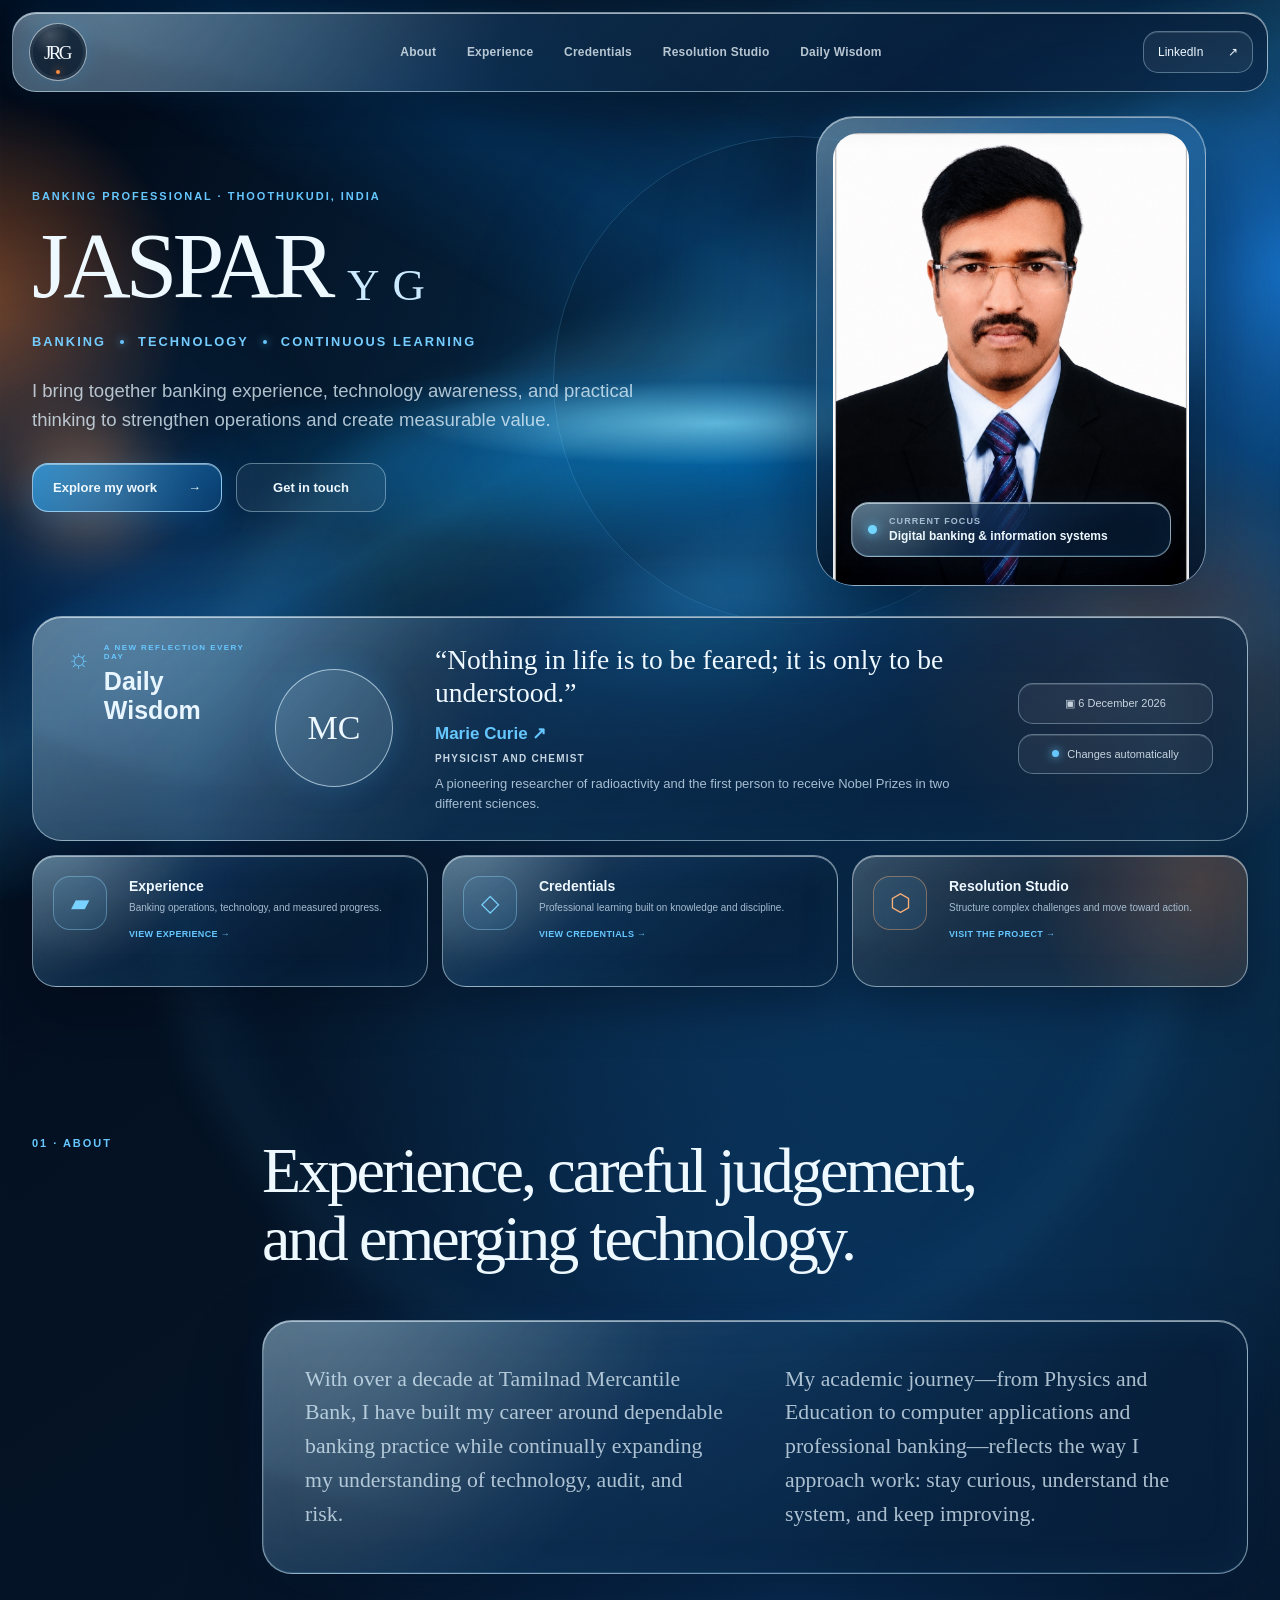
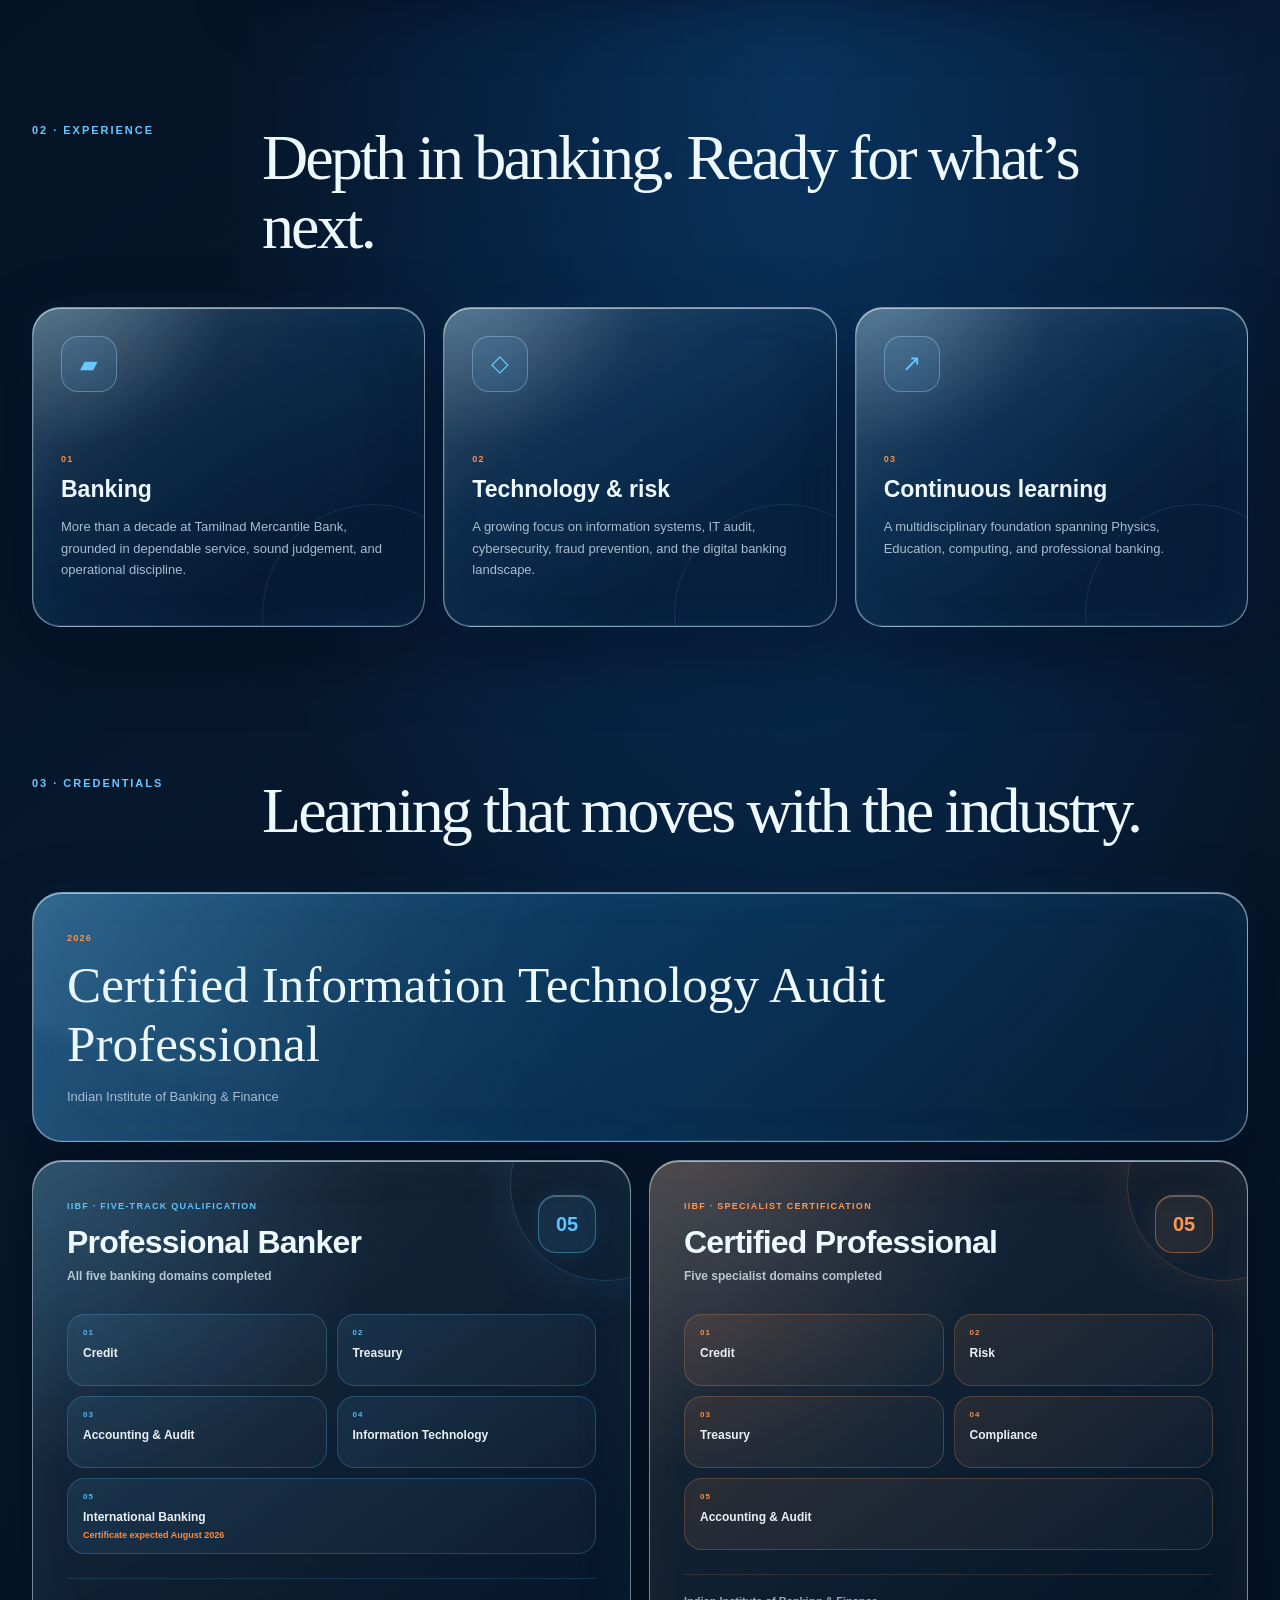
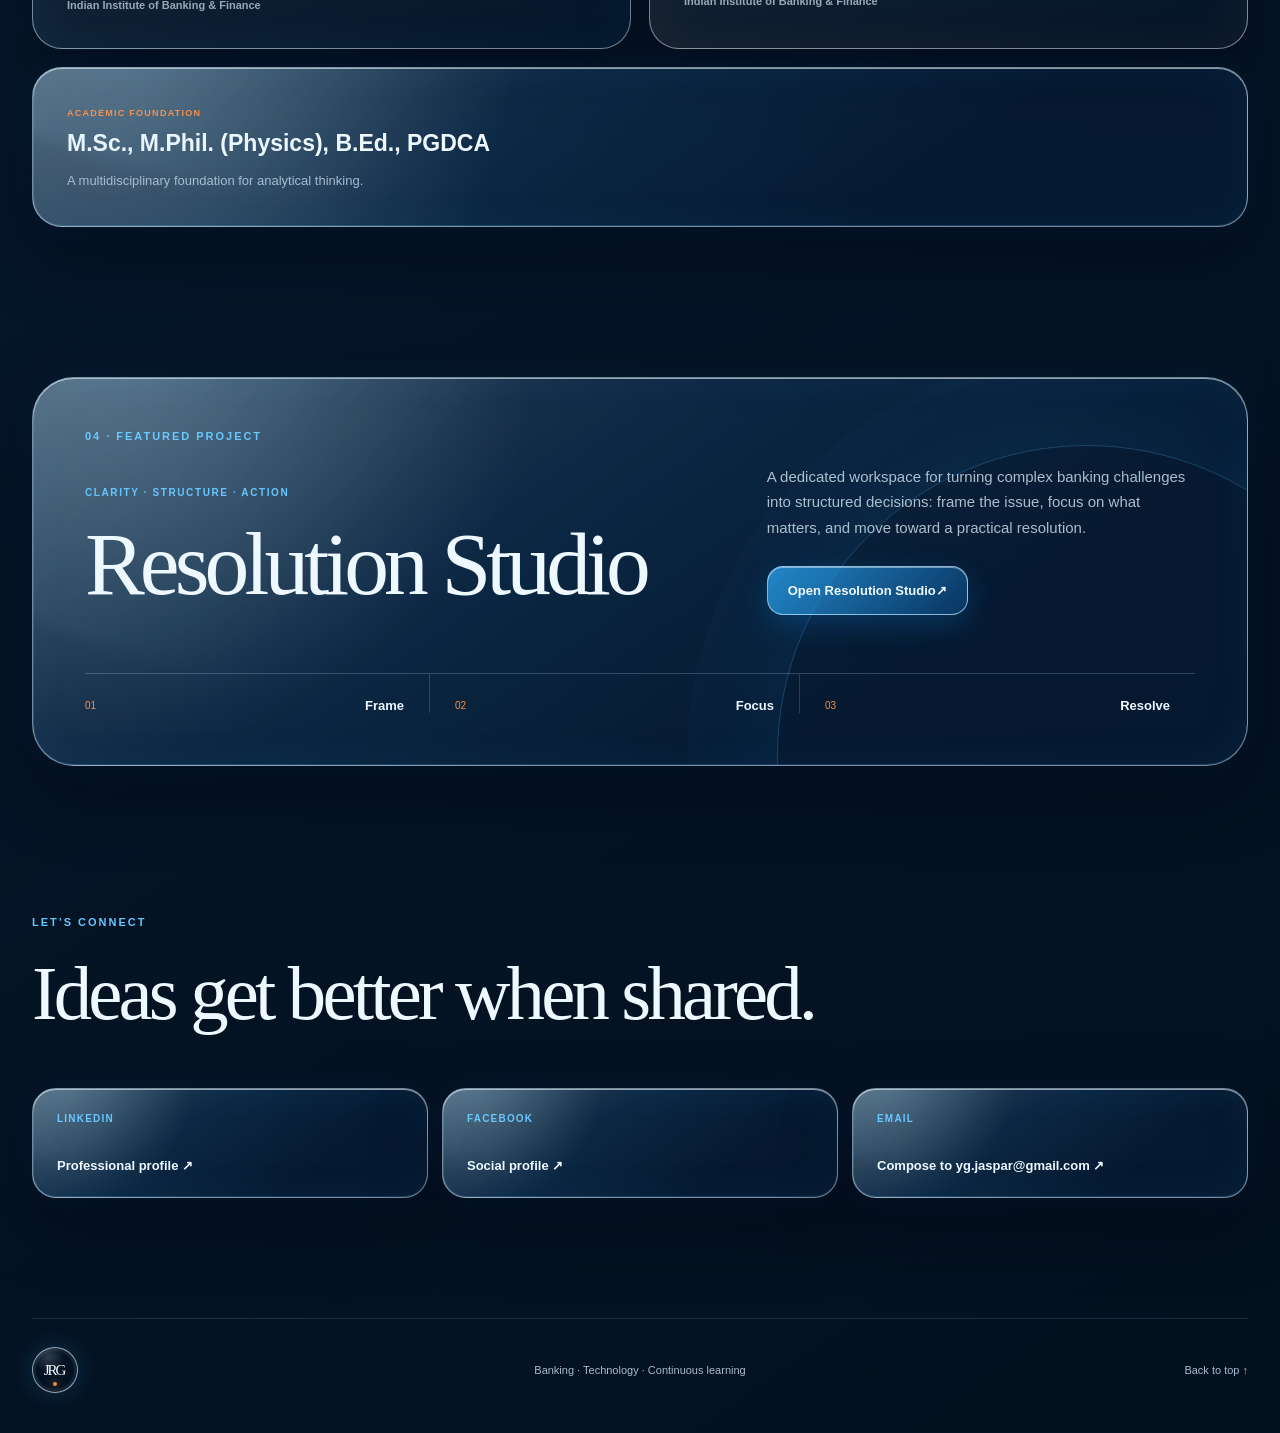
==== index.html @ 0da06c18 "Publish standalone portfolio" ====
<!doctype html>
<html lang="en">
  <head>
    <meta charset="utf-8">
    <meta name="viewport" content="width=device-width, initial-scale=1">
    <title>Jaspar Y G — Banking Professional</title>
    <meta name="description" content="Portfolio of Jaspar Y G, a banking professional focused on technology, information systems, and continuous learning.">
    <meta property="og:title" content="Jaspar Y G — Banking Professional">
    <meta property="og:description" content="Experience. Judgement. Progress.">
    <meta property="og:type" content="website">
    <meta property="og:image" content="https://jaspar-yg-portfolio-public.onrender.com/og.png">
    <meta name="twitter:card" content="summary_large_image">
    <meta name="twitter:image" content="https://jaspar-yg-portfolio-public.onrender.com/og.png">
    <link rel="stylesheet" href="styles.css">
  </head>
  <body>
    <main id="top">
      <div class="ambient ambient-one" aria-hidden="true"></div>
      <div class="ambient ambient-two" aria-hidden="true"></div>
      <div class="ambient ambient-three" aria-hidden="true"></div>

      <header class="site-header glass">
        <a class="brand-seal" href="#top" aria-label="JRG — home">
          <span class="brand-letters">JRG</span>
          <span class="brand-dot"></span>
        </a>
        <nav aria-label="Main navigation">
          <a href="#about">About</a>
          <a href="#experience">Experience</a>
          <a href="#credentials">Credentials</a>
          <a href="#resolution-studio">Resolution Studio</a>
          <a href="#daily-wisdom">Daily Wisdom</a>
        </nav>
        <a class="header-link glass-button" href="https://www.linkedin.com/in/jaspar-y-22649a32/">
          LinkedIn <span>↗</span>
        </a>
      </header>

      <section class="hero section-shell">
        <div class="hero-copy">
          <p class="eyebrow">Banking professional · Thoothukudi, India</p>
          <h1 aria-label="Jaspar Y G">
            <span class="hero-name">JASPAR</span>
            <span class="hero-initials">Y G</span>
          </h1>
          <p class="hero-tagline">
            Banking <i></i> Technology <i></i> Continuous learning
          </p>
          <p class="hero-intro">
            I bring together banking experience, technology awareness, and
            practical thinking to strengthen operations and create measurable value.
          </p>
          <div class="hero-actions">
            <a class="primary-action" href="#experience">Explore my work <span>→</span></a>
            <a class="secondary-action" href="#contact">Get in touch</a>
          </div>
        </div>

        <div class="portrait-card glass">
          <div class="portrait-glow" aria-hidden="true"></div>
          <img src="jaspar-profile.jpg" alt="Jaspar Y G">
          <div class="portrait-status glass">
            <span class="status-light"></span>
            <p><small>Current focus</small>Digital banking &amp; information systems</p>
          </div>
        </div>
      </section>

      <section class="wisdom glass section-shell" id="daily-wisdom">
        <div class="wisdom-title">
          <span class="sun-symbol" aria-hidden="true">☼</span>
          <div>
            <p class="eyebrow">A new reflection every day</p>
            <h2>Daily Wisdom</h2>
          </div>
        </div>
        <div class="wisdom-portrait" id="wisdomPortrait">
          <img id="wisdomImage" src="https://commons.wikimedia.org/wiki/Special:FilePath/Albert_Einstein_Head.jpg?width=640" alt="Albert Einstein">
          <span id="wisdomFallback" hidden>AE</span>
        </div>
        <div class="wisdom-copy">
          <blockquote id="wisdomQuote">“The important thing is not to stop questioning.”</blockquote>
          <a id="wisdomName" href="https://en.wikipedia.org/wiki/Albert_Einstein" target="_blank" rel="noreferrer">Albert Einstein <span>↗</span></a>
          <p class="wisdom-role" id="wisdomRole">Theoretical physicist</p>
          <p id="wisdomHistory">A theoretical physicist whose ideas reshaped our understanding of space, time, gravity, and energy.</p>
        </div>
        <div class="wisdom-meta">
          <span class="date-pill glass-button" id="wisdomDate">▣ Today</span>
          <span class="daily-pill glass-button"><i></i> Changes automatically</span>
        </div>
      </section>

      <section class="quick-links section-shell" aria-label="Portfolio highlights">
        <a class="quick-card glass" href="#experience">
          <span class="quick-icon" aria-hidden="true">▰</span>
          <span><strong>Experience</strong><small>Banking operations, technology, and measured progress.</small><em>View experience →</em></span>
        </a>
        <a class="quick-card glass" href="#credentials">
          <span class="quick-icon" aria-hidden="true">◇</span>
          <span><strong>Credentials</strong><small>Professional learning built on knowledge and discipline.</small><em>View credentials →</em></span>
        </a>
        <a class="quick-card glass warm-card" href="#resolution-studio">
          <span class="quick-icon" aria-hidden="true">⬡</span>
          <span><strong>Resolution Studio</strong><small>Structure complex challenges and move toward action.</small><em>Visit the project →</em></span>
        </a>
      </section>

      <section class="about section-shell" id="about">
        <div class="section-intro">
          <p class="eyebrow">01 · About</p>
          <h2>Experience, careful judgement,<br>and emerging technology.</h2>
        </div>
        <div class="about-copy glass">
          <p>
            With over a decade at Tamilnad Mercantile Bank, I have built my
            career around dependable banking practice while continually
            expanding my understanding of technology, audit, and risk.
          </p>
          <p>
            My academic journey—from Physics and Education to computer
            applications and professional banking—reflects the way I approach
            work: stay curious, understand the system, and keep improving.
          </p>
        </div>
      </section>

      <section class="experience section-shell" id="experience">
        <div class="section-intro">
          <p class="eyebrow">02 · Experience</p>
          <h2>Depth in banking. Ready for what’s next.</h2>
        </div>
        <div class="strength-grid">
          <article class="strength-card glass">
            <div class="card-icon">▰</div><span>01</span><h3>Banking</h3>
            <p>More than a decade at Tamilnad Mercantile Bank, grounded in dependable service, sound judgement, and operational discipline.</p>
          </article>
          <article class="strength-card glass">
            <div class="card-icon">◇</div><span>02</span><h3>Technology &amp; risk</h3>
            <p>A growing focus on information systems, IT audit, cybersecurity, fraud prevention, and the digital banking landscape.</p>
          </article>
          <article class="strength-card glass">
            <div class="card-icon">↗</div><span>03</span><h3>Continuous learning</h3>
            <p>A multidisciplinary foundation spanning Physics, Education, computing, and professional banking.</p>
          </article>
        </div>
      </section>

      <section class="credentials section-shell" id="credentials">
        <div class="section-intro">
          <p class="eyebrow">03 · Credentials</p>
          <h2>Learning that moves with the industry.</h2>
        </div>
        <div class="credential-grid">
          <article class="credential-feature glass">
            <span>2026</span>
            <h3>Certified Information Technology Audit Professional</h3>
            <p>Indian Institute of Banking &amp; Finance</p>
          </article>
          <article class="credential-card credential-focus-card glass">
            <div class="credential-focus-header">
              <div>
                <span class="credential-kicker">IIBF · Five-track qualification</span>
                <h3>Professional Banker</h3>
                <p class="credential-summary">All five banking domains completed</p>
              </div>
              <strong class="credential-count" aria-label="Five domains">05</strong>
            </div>
            <ul class="credential-domains">
              <li><small>01</small><strong>Credit</strong></li>
              <li><small>02</small><strong>Treasury</strong></li>
              <li><small>03</small><strong>Accounting &amp; Audit</strong></li>
              <li><small>04</small><strong>Information Technology</strong></li>
              <li class="domain-pending"><small>05</small><strong>International Banking</strong><em>Certificate expected August 2026</em></li>
            </ul>
            <p class="credential-issuer">Indian Institute of Banking &amp; Finance</p>
          </article>
          <article class="credential-card credential-focus-card certified-focus-card glass">
            <div class="credential-focus-header">
              <div>
                <span class="credential-kicker">IIBF · Specialist certification</span>
                <h3>Certified Professional</h3>
                <p class="credential-summary">Five specialist domains completed</p>
              </div>
              <strong class="credential-count" aria-label="Five domains">05</strong>
            </div>
            <ul class="credential-domains">
              <li><small>01</small><strong>Credit</strong></li>
              <li><small>02</small><strong>Risk</strong></li>
              <li><small>03</small><strong>Treasury</strong></li>
              <li><small>04</small><strong>Compliance</strong></li>
              <li><small>05</small><strong>Accounting &amp; Audit</strong></li>
            </ul>
            <p class="credential-issuer">Indian Institute of Banking &amp; Finance</p>
          </article>
          <article class="academic-card glass">
            <span>Academic foundation</span>
            <h3>M.Sc., M.Phil. (Physics), B.Ed., PGDCA</h3>
            <p>A multidisciplinary foundation for analytical thinking.</p>
          </article>
        </div>
      </section>

      <section class="project section-shell glass" id="resolution-studio">
        <div class="project-orbit" aria-hidden="true"></div>
        <p class="eyebrow">04 · Featured project</p>
        <div class="project-content">
          <div>
            <span class="project-kicker">Clarity · Structure · Action</span>
            <h2>Resolution Studio</h2>
          </div>
          <div class="project-copy">
            <p>
              A dedicated workspace for turning complex banking challenges into
              structured decisions: frame the issue, focus on what matters, and
              move toward a practical resolution.
            </p>
            <a class="primary-action" href="https://jaspar-1.onrender.com/login?next=/" target="_blank" rel="noreferrer">Open Resolution Studio <span>↗</span></a>
          </div>
        </div>
        <div class="resolution-path">
          <div><span>01</span><strong>Frame</strong></div>
          <div><span>02</span><strong>Focus</strong></div>
          <div><span>03</span><strong>Resolve</strong></div>
        </div>
      </section>

      <section class="contact section-shell" id="contact">
        <p class="eyebrow">Let’s connect</p>
        <h2>Ideas get better when shared.</h2>
        <div class="contact-links">
          <a class="glass" href="https://www.linkedin.com/in/jaspar-y-22649a32/"><span>LinkedIn</span><strong>Professional profile ↗</strong></a>
          <a class="glass" href="https://www.facebook.com/yg.jaspar/" target="_blank" rel="noreferrer"><span>Facebook</span><strong>Social profile ↗</strong></a>
          <a class="glass" href="https://mail.google.com/mail/?view=cm&amp;fs=1&amp;to=yg.jaspar%40gmail.com&amp;su=Portfolio%20enquiry"><span>Email</span><strong>Compose to yg.jaspar@gmail.com ↗</strong></a>
        </div>
      </section>

      <footer class="section-shell">
        <a class="brand-seal footer-seal" href="#top" aria-label="JRG — back to top">
          <span class="brand-letters">JRG</span><span class="brand-dot"></span>
        </a>
        <p>Banking · Technology · Continuous learning</p>
        <a href="#top">Back to top ↑</a>
      </footer>
    </main>

    <script>
      (() => {
        const wisdom = [
          {
            name: "Albert Einstein",
            role: "Theoretical physicist",
            quote: "The important thing is not to stop questioning.",
            history: "A theoretical physicist whose ideas reshaped our understanding of space, time, gravity, and energy.",
            image: "https://commons.wikimedia.org/wiki/Special:FilePath/Albert_Einstein_Head.jpg?width=640",
            url: "https://en.wikipedia.org/wiki/Albert_Einstein"
          },
          {
            name: "Marie Curie",
            role: "Physicist and chemist",
            quote: "Nothing in life is to be feared; it is only to be understood.",
            history: "A pioneering researcher of radioactivity and the first person to receive Nobel Prizes in two different sciences.",
            image: "https://commons.wikimedia.org/wiki/Special:FilePath/Marie_Curie.jpg?width=640",
            url: "https://en.wikipedia.org/wiki/Marie_Curie"
          },
          {
            name: "Rabindranath Tagore",
            role: "Poet and philosopher",
            quote: "You can’t cross the sea merely by standing and staring at the water.",
            history: "A Bengali poet, philosopher, composer, and Nobel laureate who transformed modern Indian literature and music.",
            image: "https://commons.wikimedia.org/wiki/Special:FilePath/Rabindranath_Tagore.jpg?width=640",
            url: "https://en.wikipedia.org/wiki/Rabindranath_Tagore"
          },
          {
            name: "Marcus Aurelius",
            role: "Stoic philosopher",
            quote: "You have power over your mind—not outside events.",
            history: "A Roman emperor and Stoic thinker whose private reflections became the enduring work known as Meditations.",
            image: "https://commons.wikimedia.org/wiki/Special:FilePath/Portrait_of_Marcus_Aurelius.jpg?width=640",
            url: "https://en.wikipedia.org/wiki/Marcus_Aurelius"
          },
          {
            name: "Socrates",
            role: "Classical philosopher",
            quote: "The unexamined life is not worth living.",
            history: "An Athenian philosopher whose questioning method became a foundation of Western ethics and critical thought.",
            image: "https://commons.wikimedia.org/wiki/Special:FilePath/Socrates_Louvre.jpg?width=640",
            url: "https://en.wikipedia.org/wiki/Socrates"
          },
          {
            name: "Isaac Newton",
            role: "Mathematician and physicist",
            quote: "If I have seen further, it is by standing on the shoulders of giants.",
            history: "A mathematician and physicist whose work established classical mechanics and transformed the study of light and motion.",
            image: "https://commons.wikimedia.org/wiki/Special:FilePath/GodfreyKneller-IsaacNewton-1689.jpg?width=640",
            url: "https://en.wikipedia.org/wiki/Isaac_Newton"
          },
          {
            name: "Nikola Tesla",
            role: "Inventor and engineer",
            quote: "The present is theirs; the future, for which I really worked, is mine.",
            history: "An inventor and electrical engineer whose alternating-current systems helped shape the modern electrical age.",
            image: "https://commons.wikimedia.org/wiki/Special:FilePath/N.Tesla.JPG?width=640",
            url: "https://en.wikipedia.org/wiki/Nikola_Tesla"
          },
          {
            name: "A. P. J. Abdul Kalam",
            role: "Scientist and statesman",
            quote: "Dream, dream, dream. Dreams transform into thoughts and thoughts result in action.",
            history: "An aerospace scientist, educator, and former President of India remembered for inspiring young people to dream boldly.",
            image: "https://commons.wikimedia.org/wiki/Special:FilePath/A._P._J._Abdul_Kalam.jpg?width=640",
            url: "https://en.wikipedia.org/wiki/A._P._J._Abdul_Kalam"
          }
        ];
        const today = new Date();
        const day = Math.floor(Date.UTC(today.getFullYear(), today.getMonth(), today.getDate()) / 86400000);
        const item = wisdom[day % wisdom.length];
        const image = document.getElementById("wisdomImage");
        const fallback = document.getElementById("wisdomFallback");
        document.getElementById("wisdomQuote").textContent = `“${item.quote}”`;
        document.getElementById("wisdomName").firstChild.textContent = `${item.name} `;
        document.getElementById("wisdomName").href = item.url;
        document.getElementById("wisdomRole").textContent = item.role;
        document.getElementById("wisdomHistory").textContent = item.history;
        document.getElementById("wisdomDate").textContent = `▣ ${today.toLocaleDateString("en-IN", { day: "numeric", month: "long", year: "numeric" })}`;
        image.src = item.image;
        image.alt = item.name;
        image.addEventListener("error", () => {
          image.hidden = true;
          fallback.hidden = false;
          fallback.textContent = item.name.split(" ").map(part => part[0]).join("").slice(0, 2);
        });
      })();
    </script>
  </body>
</html>
---- styles.css ----
:root {
  --night: #061426;
  --night-soft: #0b2441;
  --blue: #66c7ff;
  --blue-bright: #16a9ff;
  --ice: #eef8ff;
  --muted: #a7bdd1;
  --orange: #ff8b3d;
  --glass: rgba(14, 44, 76, 0.48);
  --glass-light: rgba(255, 255, 255, 0.08);
  --line: rgba(215, 241, 255, 0.52);
  --shadow:
    0 26px 70px rgba(0, 5, 18, 0.46),
    0 0 34px rgba(32, 155, 242, 0.08);
}

* {
  box-sizing: border-box;
}

html {
  scroll-behavior: smooth;
  background: var(--night);
}

body {
  position: relative;
  margin: 0;
  min-height: 100vh;
  overflow-x: hidden;
  background:
    radial-gradient(ellipse 72% 46% at 62% 36%, rgba(17, 114, 210, 0.3), transparent 62%),
    radial-gradient(circle at 84% 12%, rgba(28, 165, 255, 0.27), transparent 25%),
    linear-gradient(145deg, #020b19 0%, #06182d 46%, #03101e 100%);
  color: var(--ice);
  font-family: Inter, ui-sans-serif, -apple-system, BlinkMacSystemFont, "Segoe UI", sans-serif;
}

body::before {
  position: fixed;
  z-index: 0;
  inset: 0;
  background:
    radial-gradient(ellipse 46% 9% at 56% 47%, rgba(152, 226, 255, 0.8), transparent 52%),
    radial-gradient(ellipse 70% 18% at 55% 51%, rgba(25, 153, 255, 0.48), transparent 60%),
    linear-gradient(151deg, transparent 39%, rgba(93, 197, 255, 0.24) 47%, transparent 57%),
    linear-gradient(27deg, transparent 55%, rgba(27, 134, 245, 0.17) 65%, transparent 76%);
  content: "";
  filter: saturate(125%);
  opacity: 0.9;
  pointer-events: none;
}

body::after {
  position: fixed;
  z-index: 0;
  inset: 0;
  background:
    radial-gradient(circle at 101% 30%, rgba(31, 148, 255, 0.65), transparent 17%),
    radial-gradient(circle at -2% 34%, rgba(255, 127, 45, 0.46), transparent 15%),
    radial-gradient(circle at 88% 72%, rgba(255, 131, 57, 0.34), transparent 18%),
    radial-gradient(circle at 12% 76%, rgba(20, 132, 255, 0.3), transparent 20%);
  content: "";
  pointer-events: none;
}

main {
  position: relative;
  z-index: 1;
  isolation: isolate;
}

a {
  color: inherit;
  text-decoration: none;
}

button,
a {
  -webkit-tap-highlight-color: transparent;
}

.section-shell {
  position: relative;
  z-index: 2;
  width: min(1380px, calc(100% - 64px));
  margin-inline: auto;
}

.glass {
  position: relative;
  isolation: isolate;
  overflow: hidden;
  border: 1px solid var(--line);
  background:
    radial-gradient(circle at 8% -10%, rgba(194, 235, 255, 0.26), transparent 34%),
    linear-gradient(
      145deg,
      rgba(255, 255, 255, 0.18),
      rgba(88, 183, 242, 0.08) 38%,
      rgba(3, 20, 39, 0.28) 72%
    ),
    rgba(9, 37, 68, 0.56);
  box-shadow:
    inset 0 1px 0 rgba(255, 255, 255, 0.56),
    inset 1px 0 0 rgba(255, 255, 255, 0.12),
    inset 0 -1px 0 rgba(94, 194, 255, 0.18),
    inset 0 0 44px rgba(71, 172, 235, 0.06),
    var(--shadow);
  backdrop-filter: blur(30px) saturate(175%) brightness(1.08);
  -webkit-backdrop-filter: blur(30px) saturate(175%) brightness(1.08);
}

.glass::before {
  position: absolute;
  z-index: 0;
  top: -70%;
  left: -22%;
  width: 76%;
  height: 145%;
  border-radius: 50%;
  background: linear-gradient(
    118deg,
    rgba(255, 255, 255, 0.2),
    rgba(136, 216, 255, 0.08) 42%,
    transparent 68%
  );
  content: "";
  filter: blur(7px);
  pointer-events: none;
  transform: rotate(13deg);
}

.ambient {
  position: fixed;
  z-index: 0;
  border-radius: 50%;
  filter: blur(22px);
  mix-blend-mode: screen;
  pointer-events: none;
}

.ambient-one {
  top: -11vh;
  right: -16vw;
  width: 62vw;
  height: 62vw;
  border: 1px solid rgba(105, 203, 255, 0.17);
  background:
    radial-gradient(circle at 27% 61%, rgba(42, 176, 255, 0.58), transparent 12%),
    radial-gradient(circle, rgba(17, 112, 235, 0.2), transparent 66%);
  box-shadow: inset 0 0 80px rgba(52, 172, 255, 0.12);
}

.ambient-two {
  top: 22vh;
  left: -18vw;
  width: 45vw;
  height: 45vw;
  background:
    radial-gradient(ellipse at 55% 50%, rgba(255, 151, 77, 0.48), transparent 22%),
    radial-gradient(circle, rgba(34, 146, 255, 0.14), transparent 66%);
}

.ambient-three {
  right: 8vw;
  bottom: -36vw;
  width: 78vw;
  height: 78vw;
  border: 2px solid rgba(143, 222, 255, 0.24);
  box-shadow:
    0 -4px 26px rgba(112, 218, 255, 0.34),
    inset 0 22px 80px rgba(14, 132, 255, 0.16);
}

.site-header {
  position: fixed;
  z-index: 30;
  top: 12px;
  left: 50%;
  display: grid;
  width: min(1420px, calc(100% - 24px));
  grid-template-columns: 110px 1fr 110px;
  align-items: center;
  border-radius: 24px;
  padding: 10px 14px 10px 16px;
  transform: translateX(-50%);
  box-shadow:
    inset 0 1px 0 rgba(255, 255, 255, 0.62),
    0 10px 40px rgba(0, 7, 20, 0.42),
    0 0 28px rgba(52, 173, 255, 0.1);
}

.brand-seal {
  position: relative;
  display: grid;
  width: 58px;
  height: 58px;
  place-items: center;
  border: 1px solid rgba(230, 246, 255, 0.65);
  border-radius: 50%;
  background:
    radial-gradient(circle at 35% 20%, rgba(255, 255, 255, 0.18), transparent 35%),
    rgba(3, 19, 37, 0.72);
  box-shadow:
    inset 0 0 0 3px rgba(172, 223, 255, 0.08),
    0 0 24px rgba(56, 173, 255, 0.2);
  color: #f5fbff;
}

.brand-letters {
  position: relative;
  left: -1px;
  font-family: Georgia, "Times New Roman", serif;
  font-size: 19px;
  letter-spacing: -0.14em;
  line-height: 1;
}

.brand-dot {
  position: absolute;
  bottom: 6px;
  width: 4px;
  height: 4px;
  border-radius: 50%;
  background: var(--orange);
  box-shadow: 0 0 8px var(--orange);
}

.site-header nav {
  display: flex;
  justify-content: center;
  gap: clamp(18px, 2.4vw, 40px);
}

.site-header nav a {
  color: rgba(238, 248, 255, 0.76);
  font-size: 12px;
  font-weight: 650;
  letter-spacing: 0.02em;
  transition: color 180ms ease;
}

.site-header nav a:hover,
.site-header nav a:focus-visible {
  color: #fff;
}

.glass-button {
  border: 1px solid rgba(203, 237, 255, 0.35);
  background: rgba(255, 255, 255, 0.055);
  box-shadow: inset 0 1px 0 rgba(255, 255, 255, 0.13);
}

.header-link {
  display: flex;
  align-items: center;
  justify-content: space-between;
  border-radius: 15px;
  padding: 13px 14px;
  font-size: 12px;
}

.hero {
  position: relative;
  display: grid;
  min-height: 610px;
  grid-template-columns: minmax(0, 1.25fr) minmax(360px, 0.75fr);
  align-items: center;
  gap: clamp(42px, 5vw, 86px);
  padding-top: 116px;
  padding-bottom: 30px;
}

.hero::before {
  position: absolute;
  z-index: -1;
  top: 22%;
  right: 17%;
  width: 38vw;
  height: 38vw;
  border: 1px solid rgba(104, 201, 255, 0.2);
  border-radius: 50%;
  box-shadow: 0 0 120px rgba(35, 155, 255, 0.12);
  content: "";
}

.hero::after {
  position: absolute;
  z-index: -1;
  right: 18%;
  bottom: -22%;
  width: 48vw;
  height: 24vw;
  border-radius: 50%;
  background: radial-gradient(
    ellipse,
    rgba(53, 176, 255, 0.42),
    rgba(18, 105, 188, 0.12) 42%,
    transparent 72%
  );
  content: "";
  filter: blur(22px);
  transform: rotate(-10deg);
}

.eyebrow {
  margin: 0 0 22px;
  color: var(--blue);
  font-size: 11px;
  font-weight: 800;
  letter-spacing: 0.18em;
  text-transform: uppercase;
}

.hero h1 {
  display: flex;
  align-items: baseline;
  gap: 0.18em;
  margin: 0;
  font-family: Georgia, "Times New Roman", serif;
  font-size: clamp(62px, 7.3vw, 112px);
  font-weight: 400;
  letter-spacing: -0.055em;
  line-height: 0.9;
  white-space: nowrap;
}

.hero-name {
  font-style: normal;
}

.hero-initials {
  position: relative;
  top: 0.06em;
  color: #cceaff;
  font-size: 0.48em;
  font-style: normal;
  letter-spacing: 0.04em;
  line-height: 1;
}

.hero-tagline {
  display: flex;
  align-items: center;
  gap: 14px;
  margin: 26px 0 0;
  color: #74ccff;
  font-size: clamp(10px, 1vw, 13px);
  font-weight: 750;
  letter-spacing: 0.16em;
  text-transform: uppercase;
}

.hero-tagline i {
  width: 4px;
  height: 4px;
  border-radius: 50%;
  background: var(--blue);
  box-shadow: 0 0 9px var(--blue);
}

.hero-intro {
  max-width: 650px;
  margin: 28px 0 0;
  color: rgba(226, 242, 252, 0.77);
  font-size: clamp(16px, 1.45vw, 21px);
  line-height: 1.55;
}

.hero-actions {
  display: flex;
  gap: 14px;
  margin-top: 28px;
}

.primary-action,
.secondary-action {
  display: inline-flex;
  align-items: center;
  justify-content: space-between;
  min-width: 190px;
  border-radius: 16px;
  padding: 16px 20px;
  font-size: 13px;
  font-weight: 750;
  transition: transform 180ms ease, box-shadow 180ms ease;
}

.primary-action {
  border: 1px solid rgba(183, 228, 255, 0.72);
  background:
    linear-gradient(135deg, rgba(45, 174, 255, 0.72), rgba(13, 81, 145, 0.5));
  box-shadow:
    inset 0 1px 0 rgba(255, 255, 255, 0.42),
    0 10px 28px rgba(12, 133, 224, 0.24);
}

.secondary-action {
  min-width: 150px;
  justify-content: center;
  border: 1px solid rgba(210, 239, 255, 0.4);
  background: rgba(255, 255, 255, 0.055);
}

.primary-action:hover,
.secondary-action:hover {
  transform: translateY(-2px);
}

.portrait-card {
  position: relative;
  overflow: hidden;
  align-self: center;
  aspect-ratio: 0.83;
  max-height: 470px;
  border-radius: 38px;
  padding: 16px 16px 0;
  box-shadow:
    inset 0 1px 0 rgba(255, 255, 255, 0.65),
    inset 0 0 60px rgba(80, 187, 255, 0.1),
    0 28px 80px rgba(0, 5, 18, 0.5),
    0 0 34px rgba(45, 164, 255, 0.12);
}

.portrait-card::after {
  position: absolute;
  inset: auto 0 0;
  height: 45%;
  background: linear-gradient(transparent, rgba(2, 14, 29, 0.65));
  content: "";
}

.portrait-glow {
  position: absolute;
  top: -20%;
  right: -35%;
  width: 110%;
  height: 70%;
  border-radius: 50%;
  background: rgba(69, 175, 255, 0.26);
  filter: blur(44px);
}

.portrait-card > img {
  position: relative;
  z-index: 1;
  width: 100%;
  height: 100%;
  border-radius: 26px 26px 0 0;
  object-fit: cover;
  object-position: center 24%;
}

.portrait-status {
  position: absolute;
  z-index: 3;
  right: 34px;
  bottom: 28px;
  left: 34px;
  display: flex;
  align-items: center;
  gap: 12px;
  border-radius: 18px;
  padding: 13px 16px;
}

.status-light {
  width: 9px;
  height: 9px;
  flex: 0 0 auto;
  border-radius: 50%;
  background: #71d6ff;
  box-shadow: 0 0 12px #54caff;
}

.portrait-status p {
  margin: 0;
  font-size: 12px;
  font-weight: 700;
}

.portrait-status small {
  display: block;
  margin-bottom: 3px;
  color: var(--muted);
  font-size: 9px;
  letter-spacing: 0.12em;
  text-transform: uppercase;
}

.wisdom {
  display: grid;
  grid-template-columns: 180px 132px 1fr 195px;
  align-items: center;
  gap: 28px;
  border-radius: 30px;
  padding: 26px 34px;
  box-shadow:
    inset 0 1px 0 rgba(255, 255, 255, 0.62),
    inset 0 0 68px rgba(79, 183, 246, 0.08),
    0 25px 68px rgba(0, 5, 18, 0.44),
    0 0 38px rgba(38, 165, 255, 0.1);
}

.wisdom-title {
  align-self: start;
  display: flex;
  gap: 13px;
}

.sun-symbol {
  color: var(--blue);
  font-size: 26px;
}

.wisdom-title .eyebrow {
  margin-bottom: 6px;
  font-size: 8px;
}

.wisdom-title h2 {
  margin: 0;
  font-size: 25px;
}

.wisdom-portrait {
  display: grid;
  overflow: hidden;
  width: 118px;
  height: 118px;
  place-items: center;
  border: 1px solid rgba(220, 243, 255, 0.65);
  border-radius: 50%;
  background: rgba(163, 215, 246, 0.16);
  box-shadow: 0 0 30px rgba(45, 170, 255, 0.18);
}

.wisdom-portrait img {
  width: 100%;
  height: 100%;
  filter: grayscale(1) contrast(1.06);
  object-fit: cover;
}

.wisdom-portrait > span {
  font-family: Georgia, serif;
  font-size: 34px;
}

.wisdom-copy blockquote {
  max-width: 700px;
  margin: 0 0 14px;
  font-family: Georgia, "Times New Roman", serif;
  font-size: clamp(23px, 2.15vw, 34px);
  line-height: 1.2;
}

.wisdom-copy > a {
  color: var(--blue);
  font-size: 17px;
  font-weight: 750;
}

.wisdom-copy > p {
  max-width: 650px;
  margin: 7px 0 0;
  color: var(--muted);
  font-size: 13px;
  line-height: 1.55;
}

.wisdom-copy .wisdom-role {
  color: rgba(233, 247, 255, 0.84);
  font-size: 10px;
  font-weight: 800;
  letter-spacing: 0.12em;
  text-transform: uppercase;
}

.wisdom-meta {
  display: flex;
  flex-direction: column;
  align-items: stretch;
  gap: 10px;
}

.wisdom-meta > span {
  border-radius: 15px;
  padding: 13px 15px;
  color: rgba(234, 247, 255, 0.82);
  font-size: 11px;
  text-align: center;
}

.daily-pill {
  display: flex;
  align-items: center;
  justify-content: center;
  gap: 8px;
}

.daily-pill i {
  width: 7px;
  height: 7px;
  border-radius: 50%;
  background: var(--blue);
  box-shadow: 0 0 10px var(--blue);
}

.quick-links {
  display: grid;
  grid-template-columns: repeat(3, 1fr);
  gap: 14px;
  margin-top: 14px;
}

.quick-card {
  display: grid;
  min-height: 132px;
  grid-template-columns: 58px 1fr;
  gap: 18px;
  align-items: start;
  border-radius: 24px;
  padding: 20px;
  transition: border-color 180ms ease, transform 180ms ease;
  box-shadow:
    inset 0 1px 0 rgba(255, 255, 255, 0.5),
    inset 0 0 42px rgba(68, 178, 247, 0.07),
    0 18px 48px rgba(0, 5, 18, 0.38);
}

.quick-card:hover,
.quick-card:focus-visible {
  border-color: rgba(148, 220, 255, 0.72);
  transform: translateY(-2px);
}

.quick-card > span:last-child {
  display: flex;
  min-width: 0;
  flex-direction: column;
}

.quick-icon {
  display: grid;
  width: 54px;
  height: 54px;
  place-items: center;
  border: 1px solid rgba(150, 218, 255, 0.38);
  border-radius: 17px;
  background: rgba(77, 176, 241, 0.09);
  color: #78d1ff;
  font-size: 24px;
}

.quick-card strong {
  margin-top: 2px;
  font-size: 14px;
}

.quick-card small {
  max-width: 330px;
  margin-top: 7px;
  color: var(--muted);
  font-size: 10px;
  line-height: 1.45;
}

.quick-card em {
  margin-top: 14px;
  color: var(--blue);
  font-size: 9px;
  font-style: normal;
  font-weight: 700;
  letter-spacing: 0.04em;
  text-transform: uppercase;
}

.warm-card {
  background:
    radial-gradient(circle at 88% 20%, rgba(255, 142, 67, 0.22), transparent 46%),
    linear-gradient(145deg, rgba(255, 255, 255, 0.13), rgba(255, 255, 255, 0.025) 45%),
    rgba(19, 36, 55, 0.66);
}

.warm-card .quick-icon {
  border-color: rgba(255, 172, 112, 0.4);
  color: #ffad71;
}

.about,
.experience,
.credentials,
.contact {
  padding-top: 150px;
}

.section-intro {
  display: grid;
  grid-template-columns: 230px 1fr;
  align-items: start;
  margin-bottom: 46px;
}

.section-intro h2 {
  max-width: 900px;
  margin: 0;
  font-family: Georgia, "Times New Roman", serif;
  font-size: clamp(38px, 5vw, 72px);
  font-weight: 400;
  letter-spacing: -0.045em;
  line-height: 1.07;
}

.about-copy {
  display: grid;
  grid-template-columns: 1fr 1fr;
  gap: 60px;
  margin-left: 230px;
  border-radius: 30px;
  padding: 42px;
}

.about-copy p {
  margin: 0;
  color: rgba(224, 241, 251, 0.76);
  font-family: Georgia, "Times New Roman", serif;
  font-size: clamp(18px, 1.7vw, 24px);
  line-height: 1.55;
}

.strength-grid {
  display: grid;
  grid-template-columns: repeat(3, 1fr);
  gap: 18px;
}

.strength-card {
  position: relative;
  overflow: hidden;
  min-height: 320px;
  border-radius: 28px;
  padding: 28px;
}

.strength-card::after {
  position: absolute;
  right: -60px;
  bottom: -100px;
  width: 220px;
  height: 220px;
  border: 1px solid rgba(107, 202, 255, 0.13);
  border-radius: 50%;
  content: "";
}

.card-icon {
  display: grid;
  width: 56px;
  height: 56px;
  margin-bottom: 56px;
  place-items: center;
  border: 1px solid rgba(180, 226, 255, 0.35);
  border-radius: 17px;
  color: var(--blue);
  font-size: 23px;
  background: rgba(84, 177, 235, 0.09);
}

.strength-card > span,
.credential-grid article > span {
  color: var(--orange);
  font-size: 9px;
  font-weight: 850;
  letter-spacing: 0.14em;
  text-transform: uppercase;
}

.strength-card h3,
.credential-grid h3 {
  margin: 10px 0 13px;
  font-size: 23px;
}

.strength-card p,
.credential-grid p {
  margin: 0;
  color: var(--muted);
  font-size: 13px;
  line-height: 1.65;
}

.credential-grid {
  display: grid;
  grid-template-columns: 1fr 1fr;
  gap: 18px;
}

.credential-grid article {
  border-radius: 30px;
  padding: 34px;
}

.credential-feature {
  grid-column: 1 / -1;
  background:
    linear-gradient(110deg, rgba(255, 255, 255, 0.1), transparent 45%),
    linear-gradient(135deg, rgba(21, 132, 211, 0.42), rgba(9, 31, 56, 0.66));
}

.credential-feature h3 {
  max-width: 850px;
  font-family: Georgia, "Times New Roman", serif;
  font-size: clamp(30px, 4vw, 58px);
  font-weight: 400;
}

.credential-card ul {
  display: flex;
  flex-wrap: wrap;
  gap: 8px;
  margin: 25px 0;
  padding: 0;
  list-style: none;
}

.credential-card li {
  border: 1px solid rgba(190, 230, 255, 0.26);
  border-radius: 999px;
  padding: 9px 12px;
  background: rgba(255, 255, 255, 0.045);
  color: rgba(237, 248, 255, 0.86);
  font-size: 11px;
}

.credential-card li small {
  display: block;
  margin-top: 4px;
  color: var(--orange);
  font-size: 8px;
}

.credential-focus-card {
  --credential-accent: 91, 195, 255;
  position: relative;
  overflow: hidden;
  background:
    radial-gradient(circle at 8% 0%, rgba(var(--credential-accent), 0.18), transparent 42%),
    linear-gradient(145deg, rgba(255, 255, 255, 0.09), rgba(5, 24, 47, 0.44));
  box-shadow:
    inset 0 1px 0 rgba(255, 255, 255, 0.58),
    inset 0 0 54px rgba(var(--credential-accent), 0.07),
    0 24px 64px rgba(0, 5, 18, 0.4);
}

.certified-focus-card {
  --credential-accent: 255, 151, 82;
}

.credential-focus-card::after {
  position: absolute;
  top: -72px;
  right: -72px;
  width: 190px;
  height: 190px;
  border: 1px solid rgba(var(--credential-accent), 0.2);
  border-radius: 50%;
  box-shadow: 0 0 60px rgba(var(--credential-accent), 0.11);
  content: "";
  pointer-events: none;
}

.credential-focus-header {
  position: relative;
  z-index: 1;
  display: flex;
  align-items: flex-start;
  justify-content: space-between;
  gap: 22px;
}

.credential-focus-card .credential-kicker {
  color: rgba(var(--credential-accent), 1);
  font-size: 9px;
  font-weight: 850;
  letter-spacing: 0.14em;
  text-transform: uppercase;
}

.credential-focus-card h3 {
  margin: 11px 0 6px;
  font-size: clamp(28px, 2.5vw, 38px);
  letter-spacing: -0.025em;
}

.credential-focus-card .credential-summary {
  color: rgba(233, 247, 255, 0.74);
  font-size: 12px;
  font-weight: 650;
}

.credential-count {
  display: grid;
  width: 58px;
  height: 58px;
  flex: 0 0 58px;
  place-items: center;
  border: 1px solid rgba(var(--credential-accent), 0.42);
  border-radius: 18px;
  color: rgba(var(--credential-accent), 1);
  font-size: 20px;
  background: rgba(var(--credential-accent), 0.09);
  box-shadow: inset 0 1px 0 rgba(255, 255, 255, 0.28), 0 0 24px rgba(var(--credential-accent), 0.09);
}

.credential-card .credential-domains {
  position: relative;
  z-index: 1;
  display: grid;
  grid-template-columns: repeat(2, minmax(0, 1fr));
  gap: 10px;
  margin: 27px 0 24px;
}

.credential-card .credential-domains li {
  min-height: 72px;
  border-color: rgba(var(--credential-accent), 0.24);
  border-radius: 18px;
  padding: 13px 15px;
  background: linear-gradient(145deg, rgba(var(--credential-accent), 0.1), rgba(255, 255, 255, 0.025));
}

.credential-card .credential-domains li:last-child {
  grid-column: 1 / -1;
}

.credential-card .credential-domains li small {
  margin: 0 0 8px;
  color: rgba(var(--credential-accent), 0.92);
  font-weight: 850;
  letter-spacing: 0.13em;
}

.credential-domains strong {
  display: block;
  color: rgba(246, 251, 255, 0.95);
  font-size: 12px;
  line-height: 1.35;
}

.credential-domains em {
  display: block;
  margin-top: 5px;
  color: var(--orange);
  font-size: 9px;
  font-style: normal;
  font-weight: 750;
}

.credential-focus-card .credential-issuer {
  position: relative;
  z-index: 1;
  padding-top: 17px;
  border-top: 1px solid rgba(var(--credential-accent), 0.16);
  color: rgba(233, 247, 255, 0.64);
  font-size: 11px;
  font-weight: 650;
}

.academic-card {
  grid-column: 1 / -1;
}

.project {
  position: relative;
  overflow: hidden;
  margin-top: 150px;
  border-radius: 42px;
  padding: 52px;
}

.project-orbit {
  position: absolute;
  right: -150px;
  bottom: -300px;
  width: 620px;
  height: 620px;
  border: 1px solid rgba(87, 189, 255, 0.26);
  border-radius: 50%;
  box-shadow:
    0 0 0 90px rgba(37, 149, 225, 0.025),
    0 0 100px rgba(49, 167, 246, 0.09);
}

.project-content {
  position: relative;
  z-index: 1;
  display: grid;
  grid-template-columns: 1fr 0.7fr;
  align-items: end;
  gap: 70px;
}

.project-kicker {
  color: var(--blue);
  font-size: 10px;
  font-weight: 800;
  letter-spacing: 0.16em;
  text-transform: uppercase;
}

.project h2 {
  margin: 12px 0 0;
  font-family: Georgia, "Times New Roman", serif;
  font-size: clamp(52px, 7vw, 104px);
  font-weight: 400;
  letter-spacing: -0.055em;
}

.project-copy > p {
  margin: 0 0 26px;
  color: rgba(223, 240, 250, 0.76);
  font-size: 15px;
  line-height: 1.7;
}

.resolution-path {
  position: relative;
  z-index: 1;
  display: grid;
  grid-template-columns: repeat(3, 1fr);
  margin-top: 58px;
  border-top: 1px solid rgba(199, 235, 255, 0.22);
}

.resolution-path div {
  display: flex;
  align-items: center;
  justify-content: space-between;
  padding: 24px 25px 0 0;
}

.resolution-path div:not(:last-child) {
  border-right: 1px solid rgba(199, 235, 255, 0.17);
  margin-right: 25px;
}

.resolution-path span {
  color: var(--orange);
  font-size: 10px;
}

.resolution-path strong {
  font-size: 13px;
}

.contact {
  padding-bottom: 120px;
}

.contact > h2 {
  max-width: 900px;
  margin: 0 0 50px;
  font-family: Georgia, "Times New Roman", serif;
  font-size: clamp(46px, 6vw, 86px);
  font-weight: 400;
  letter-spacing: -0.05em;
}

.contact-links {
  display: grid;
  grid-template-columns: repeat(3, 1fr);
  gap: 14px;
}

.contact-links a {
  display: flex;
  flex-direction: column;
  gap: 34px;
  border-radius: 24px;
  padding: 24px;
}

.contact-links span {
  color: var(--blue);
  font-size: 10px;
  font-weight: 800;
  letter-spacing: 0.12em;
  text-transform: uppercase;
}

.contact-links strong {
  font-size: 13px;
}

footer {
  display: grid;
  grid-template-columns: 1fr auto 1fr;
  align-items: center;
  border-top: 1px solid rgba(199, 235, 255, 0.14);
  padding-block: 28px 40px;
  color: var(--muted);
  font-size: 11px;
}

.footer-seal {
  width: 46px;
  height: 46px;
}

.footer-seal .brand-letters {
  font-size: 15px;
}

footer a:last-child {
  justify-self: end;
}

@media (max-width: 1100px) {
  .site-header {
    grid-template-columns: 74px 1fr 96px;
  }

  .site-header nav {
    gap: 18px;
  }

  .site-header nav a:nth-child(3),
  .site-header nav a:nth-child(4) {
    display: none;
  }

  .hero {
    grid-template-columns: 1fr 0.72fr;
    gap: 40px;
  }

  .wisdom {
    grid-template-columns: 160px 120px 1fr;
  }

  .wisdom-portrait {
    width: 110px;
    height: 110px;
  }

  .wisdom-meta {
    grid-column: 2 / -1;
    flex-direction: row;
  }

  .quick-card {
    grid-template-columns: 48px 1fr;
    padding: 17px;
  }

  .quick-icon {
    width: 46px;
    height: 46px;
  }

  .section-intro {
    grid-template-columns: 170px 1fr;
  }

  .about-copy {
    margin-left: 170px;
  }
}

@media (max-width: 760px) {
  .section-shell {
    width: min(100% - 32px, 640px);
  }

  .site-header {
    top: 10px;
    width: calc(100% - 20px);
    grid-template-columns: 58px 1fr 40px;
    border-radius: 20px;
    padding: 8px 10px;
  }

  .brand-seal {
    width: 48px;
    height: 48px;
  }

  .brand-letters {
    font-size: 16px;
  }

  .site-header nav {
    justify-content: flex-end;
  }

  .site-header nav a {
    display: none;
  }

  .site-header nav a:last-child {
    display: block;
  }

  .header-link {
    width: 36px;
    overflow: hidden;
    padding: 10px;
    color: transparent;
  }

  .header-link span {
    color: var(--ice);
  }

  .hero {
    min-height: auto;
    grid-template-columns: 1fr;
    gap: 46px;
    padding-top: 112px;
    padding-bottom: 70px;
  }

  .hero h1 {
    font-size: clamp(52px, 16.8vw, 88px);
    gap: 0.14em;
    white-space: nowrap;
  }

  .hero-initials {
    font-size: 0.46em;
  }

  .hero-tagline {
    flex-wrap: wrap;
    line-height: 1.6;
  }

  .hero-intro {
    font-size: 18px;
  }

  .hero-actions {
    align-items: stretch;
    flex-direction: column;
  }

  .portrait-card {
    width: min(100%, 430px);
    justify-self: center;
    border-radius: 34px;
  }

  .wisdom {
    grid-template-columns: 92px 1fr;
    gap: 22px;
    border-radius: 28px;
    padding: 26px 22px;
  }

  .wisdom-title {
    grid-column: 1 / -1;
  }

  .wisdom-portrait {
    width: 86px;
    height: 86px;
  }

  .wisdom-copy blockquote {
    font-size: 25px;
  }

  .wisdom-meta {
    grid-column: 1 / -1;
    flex-direction: column;
  }

  .quick-links {
    grid-template-columns: 1fr;
  }

  .about,
  .experience,
  .credentials,
  .contact {
    padding-top: 100px;
  }

  .section-intro {
    grid-template-columns: 1fr;
    gap: 10px;
  }

  .section-intro h2 {
    font-size: 41px;
  }

  .about-copy {
    grid-template-columns: 1fr;
    gap: 30px;
    margin-left: 0;
    padding: 28px;
  }

  .strength-grid,
  .credential-grid,
  .contact-links {
    grid-template-columns: 1fr;
  }

  .strength-card {
    min-height: 280px;
  }

  .credential-feature,
  .academic-card {
    grid-column: auto;
  }

  .project {
    margin-top: 100px;
    border-radius: 30px;
    padding: 32px 24px;
  }

  .project-content {
    grid-template-columns: 1fr;
    gap: 30px;
  }

  .project h2 {
    font-size: 54px;
  }

  .resolution-path {
    grid-template-columns: 1fr;
  }

  .resolution-path div {
    border-right: 0 !important;
    border-bottom: 1px solid rgba(199, 235, 255, 0.12);
    margin-right: 0 !important;
    padding: 18px 0;
  }

  footer {
    grid-template-columns: 1fr auto;
    gap: 20px;
  }

  footer p {
    display: none;
  }
}

@media (prefers-reduced-motion: reduce) {
  html {
    scroll-behavior: auto;
  }

  *,
  *::before,
  *::after {
    transition-duration: 0.01ms !important;
  }
}
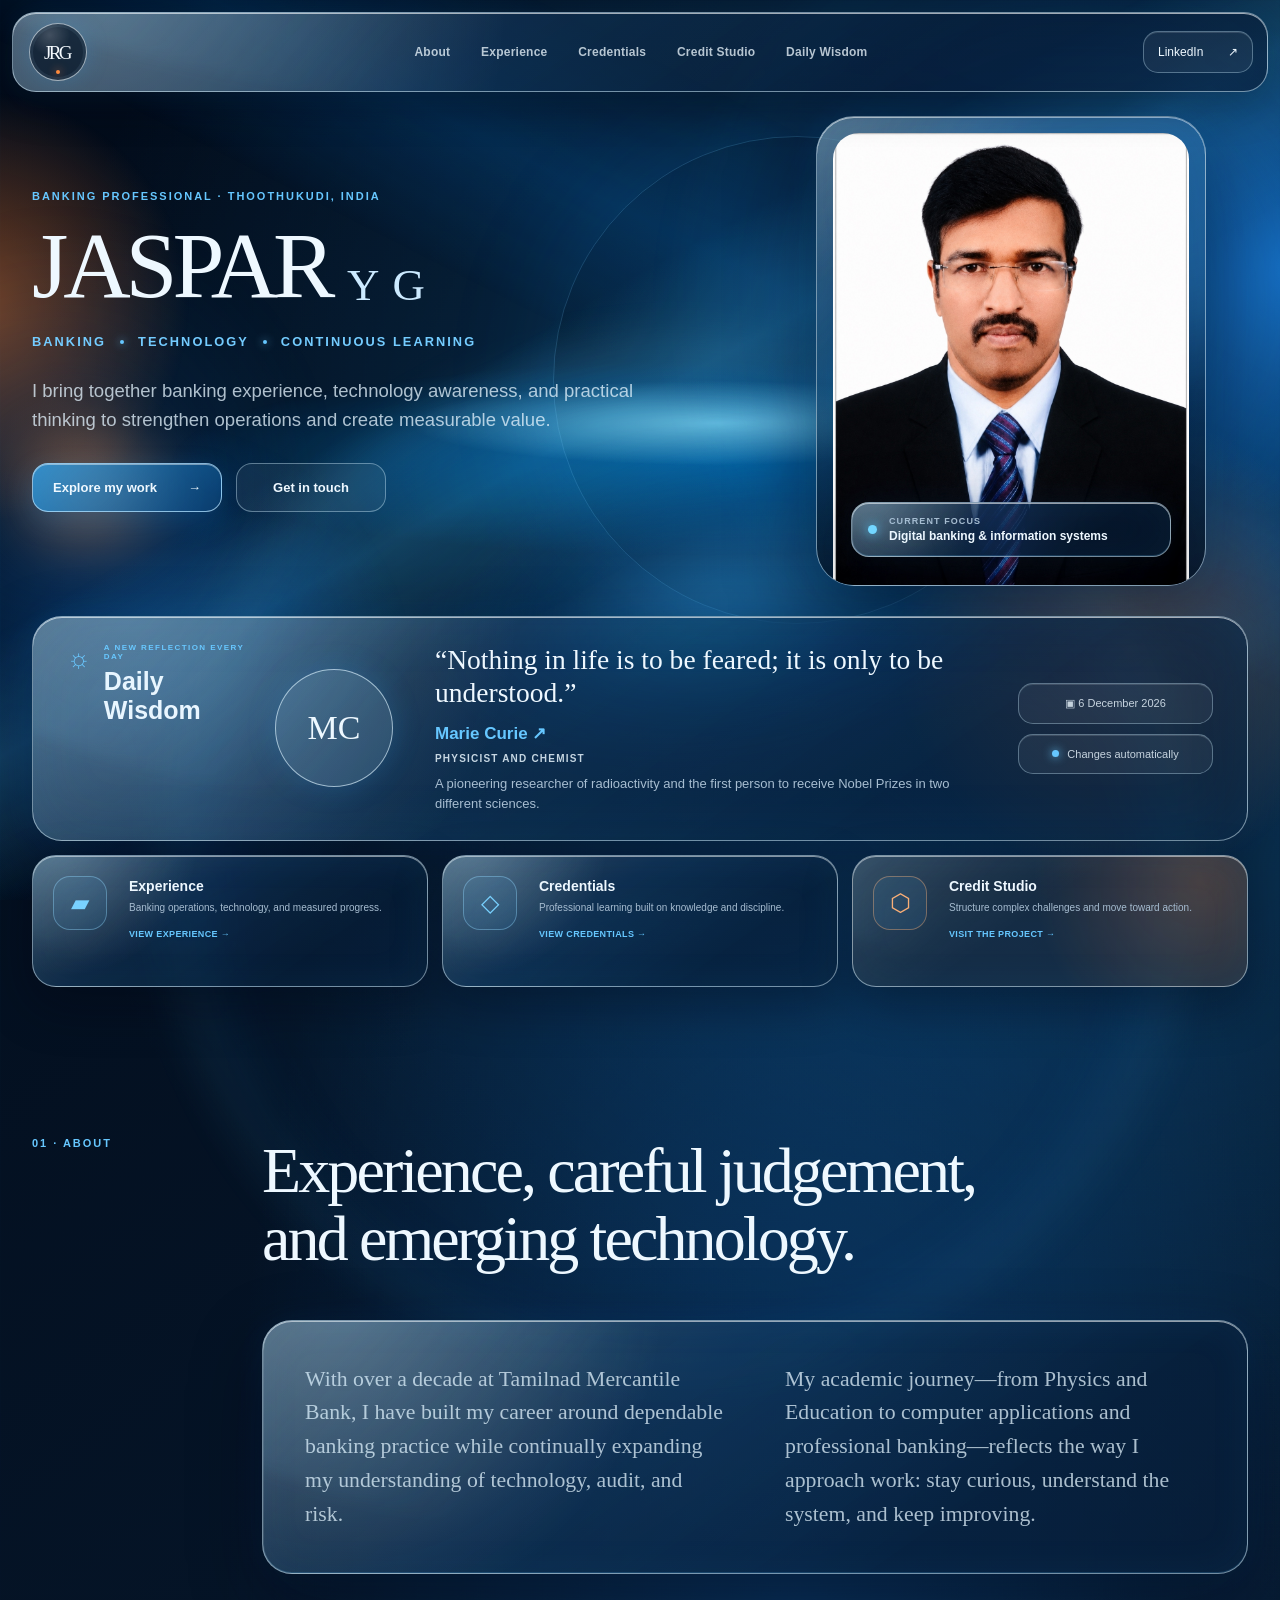
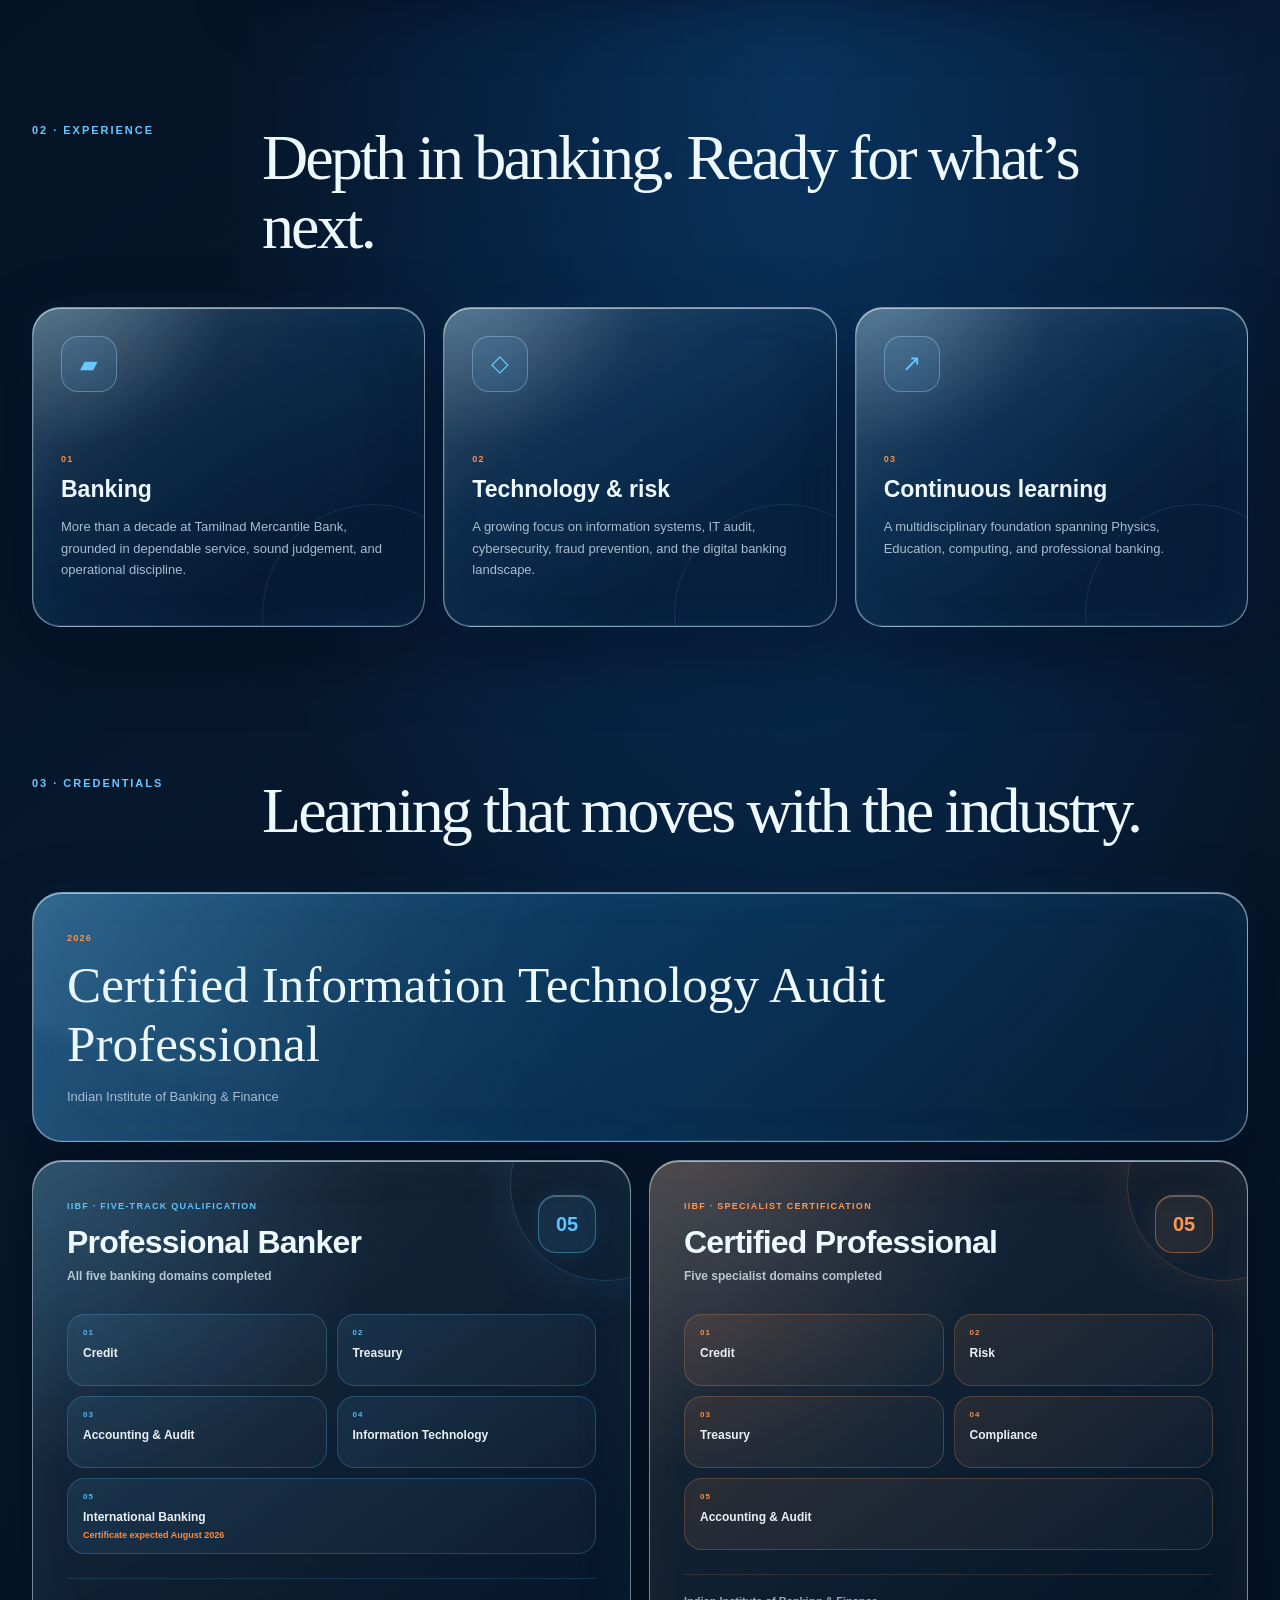
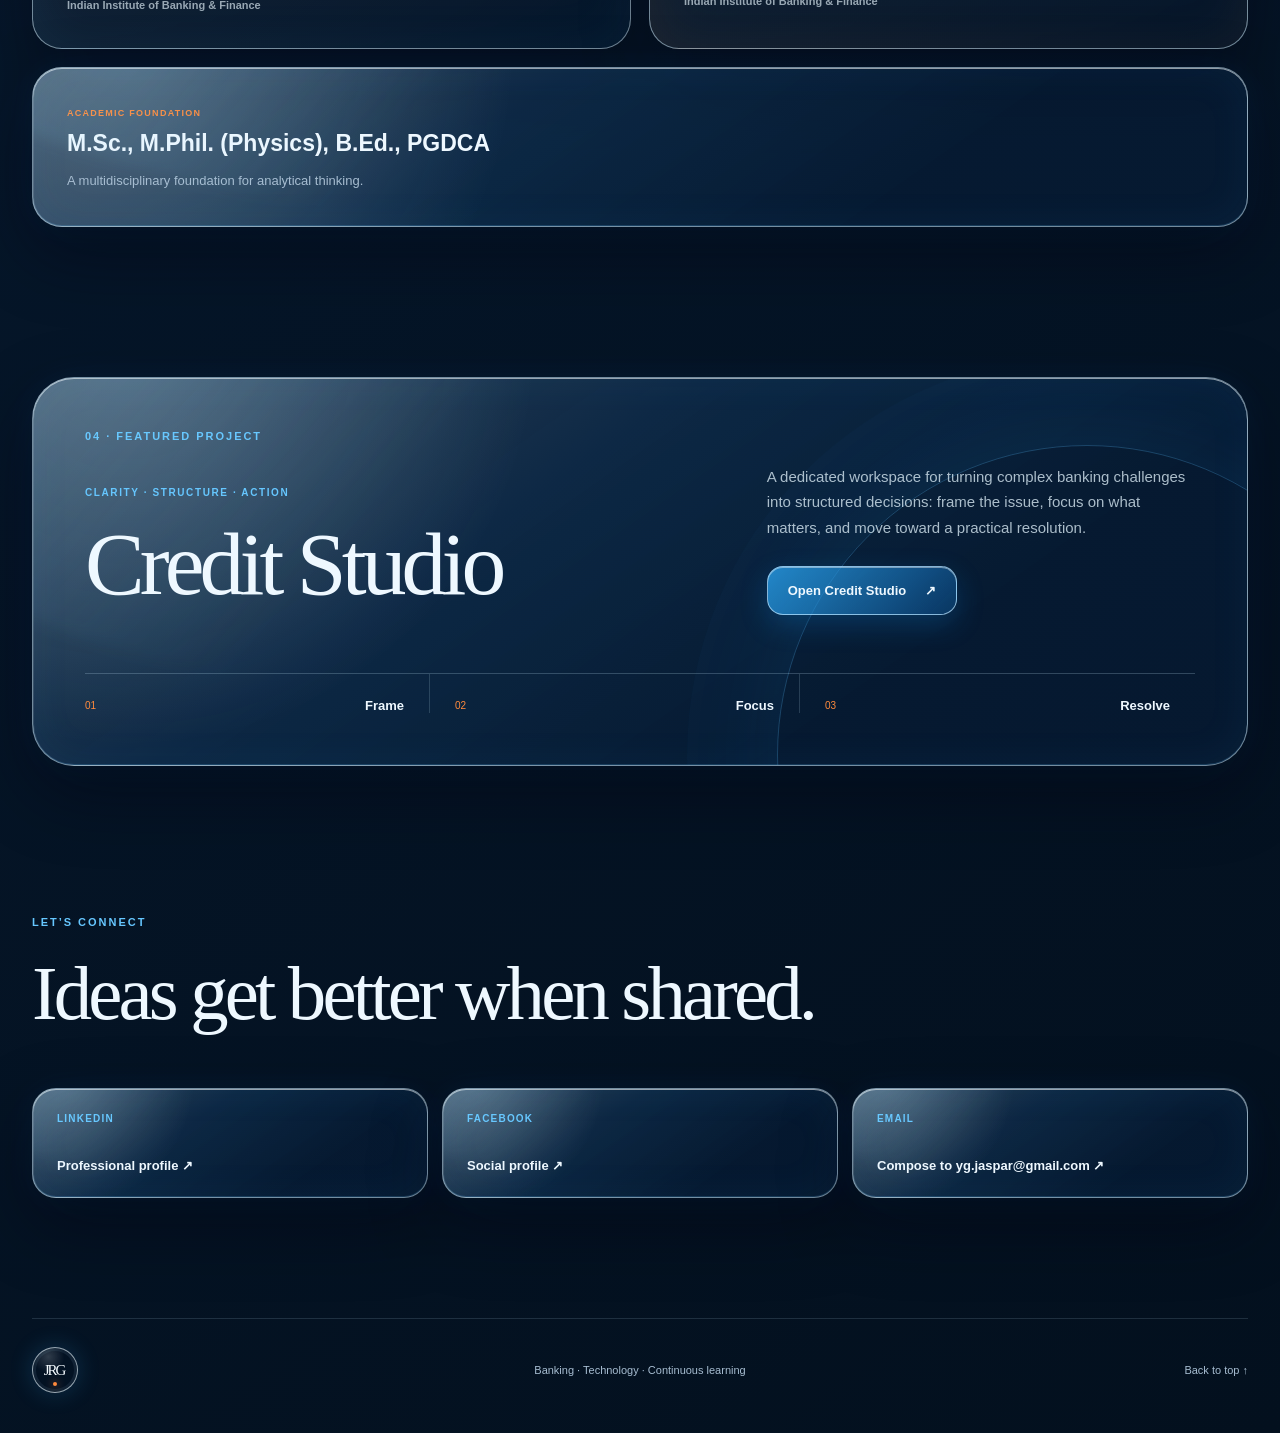
==== commit 22f70295: "Rebrand featured project as Credit Studio Update the navigation, quick link, featured-project headin" ====
--- a/index.html
+++ b/index.html
@@ -28,7 +28,7 @@
           <a href="#about">About</a>
           <a href="#experience">Experience</a>
           <a href="#credentials">Credentials</a>
-          <a href="#resolution-studio">Resolution Studio</a>
+          <a href="#resolution-studio">Credit Studio</a>
           <a href="#daily-wisdom">Daily Wisdom</a>
         </nav>
         <a class="header-link glass-button" href="https://www.linkedin.com/in/jaspar-y-22649a32/">
@@ -101,7 +101,7 @@
         </a>
         <a class="quick-card glass warm-card" href="#resolution-studio">
           <span class="quick-icon" aria-hidden="true">⬡</span>
-          <span><strong>Resolution Studio</strong><small>Structure complex challenges and move toward action.</small><em>Visit the project →</em></span>
+          <span><strong>Credit Studio</strong><small>Structure complex challenges and move toward action.</small><em>Visit the project →</em></span>
         </a>
       </section>
 
@@ -206,7 +206,7 @@
         <div class="project-content">
           <div>
             <span class="project-kicker">Clarity · Structure · Action</span>
-            <h2>Resolution Studio</h2>
+            <h2>Credit Studio</h2>
           </div>
           <div class="project-copy">
             <p>
@@ -214,7 +214,7 @@
               structured decisions: frame the issue, focus on what matters, and
               move toward a practical resolution.
             </p>
-            <a class="primary-action" href="https://jaspar-1.onrender.com/login?next=/" target="_blank" rel="noreferrer">Open Resolution Studio <span>↗</span></a>
+            <a class="primary-action" href="https://jaspar-1.onrender.com/login?next=/" target="_blank" rel="noreferrer">Open Credit Studio <span>↗</span></a>
           </div>
         </div>
         <div class="resolution-path">
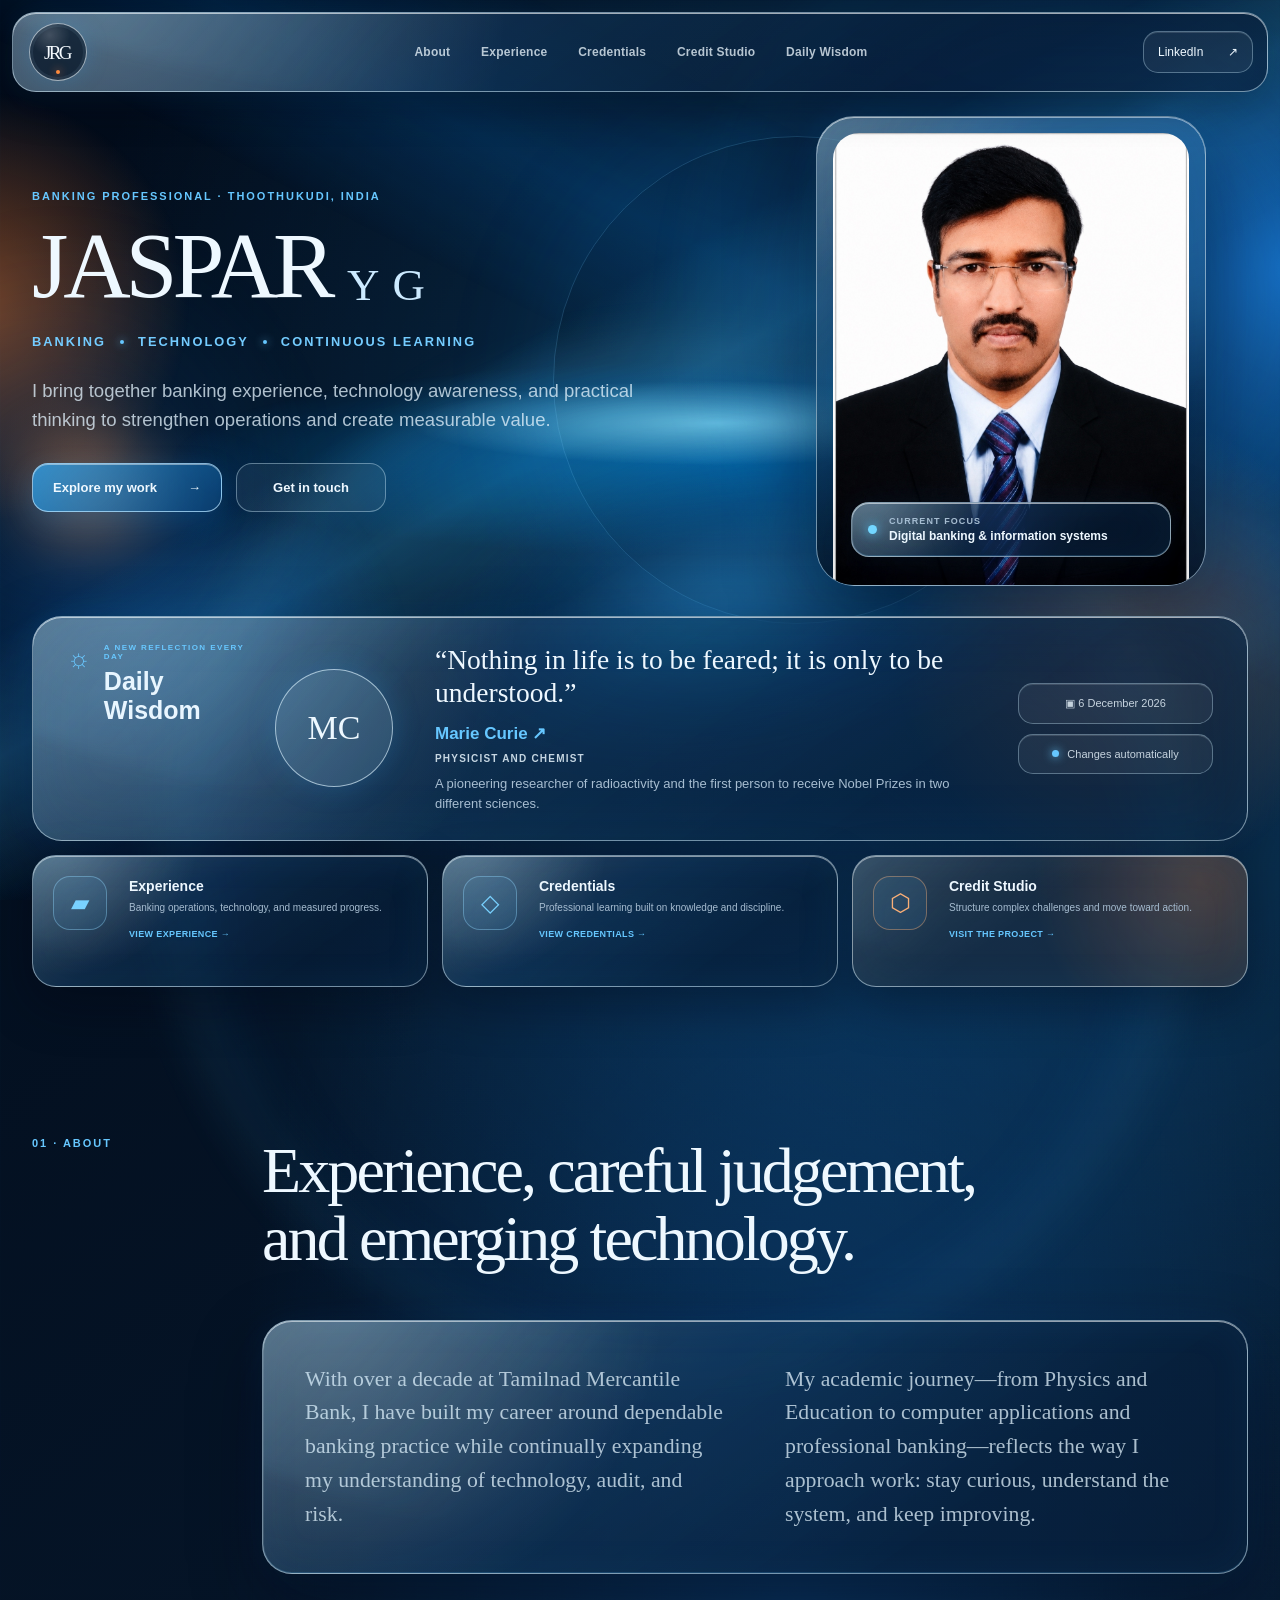
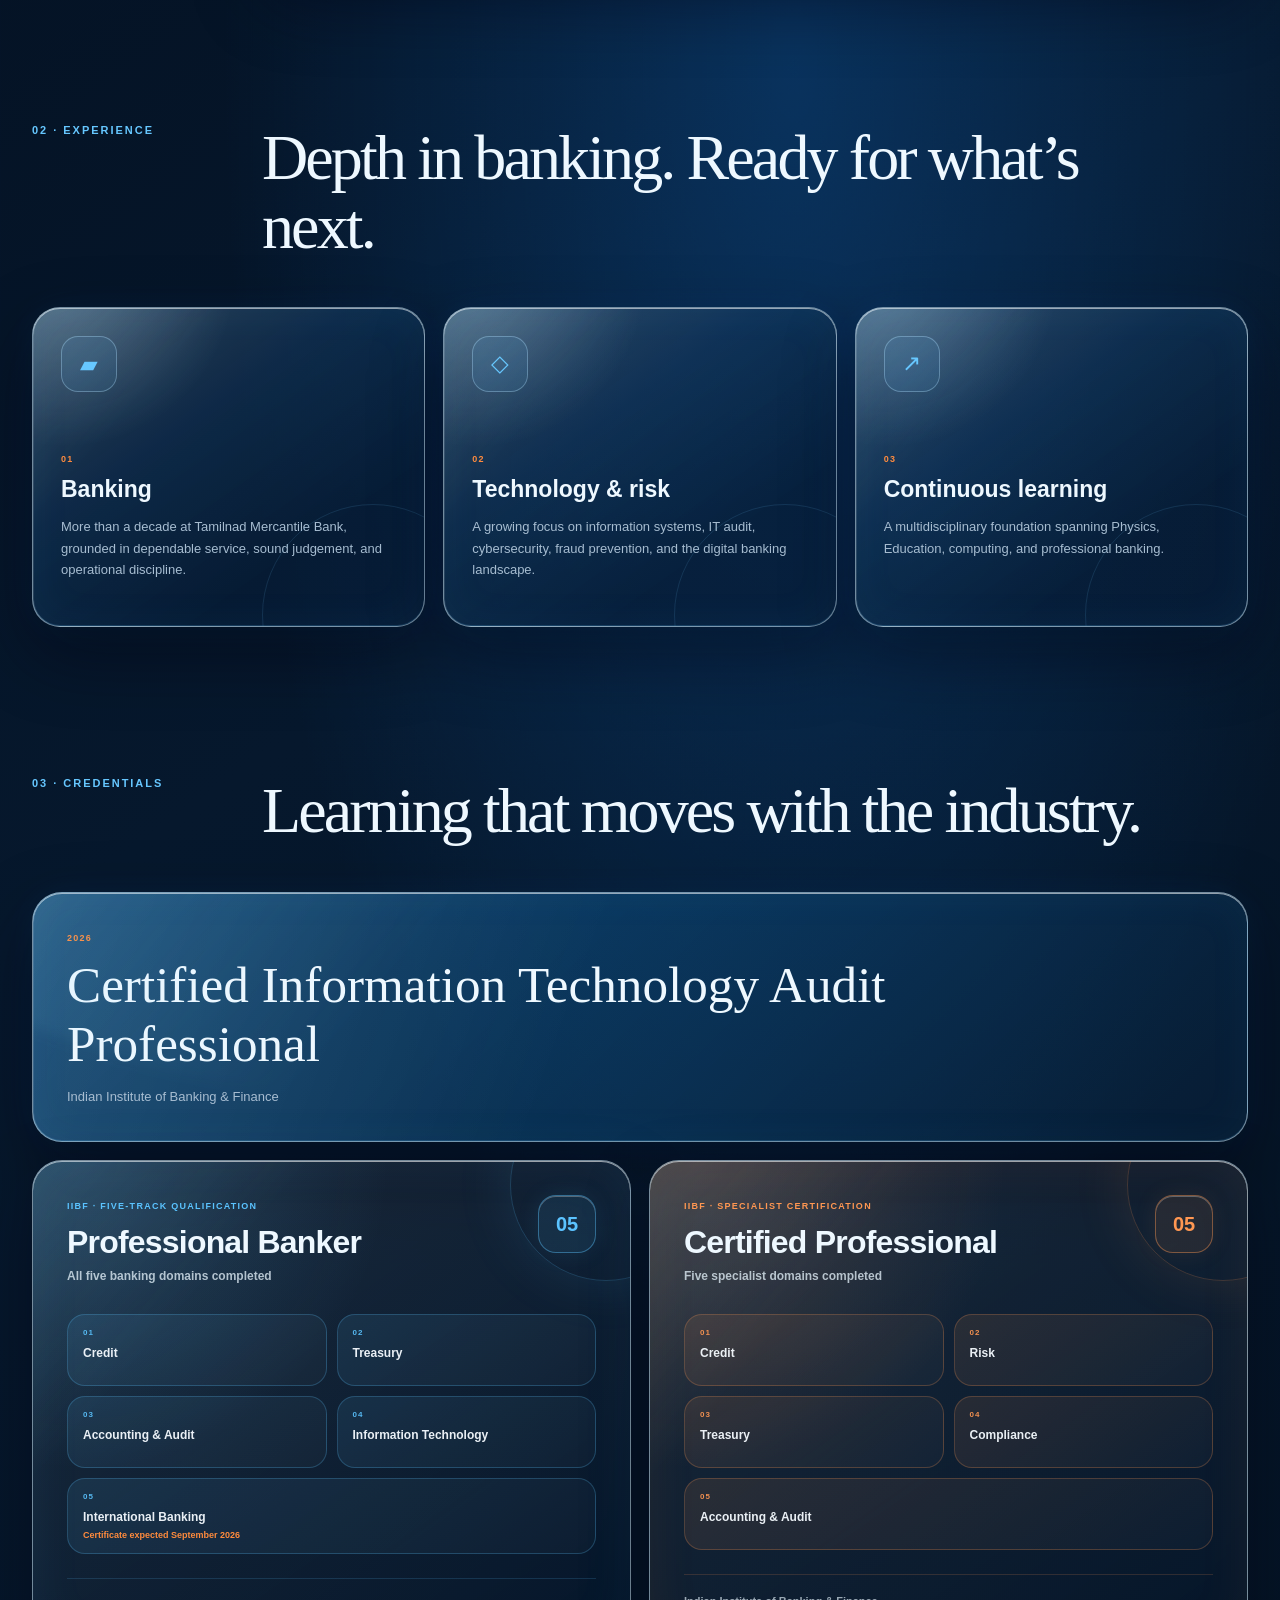
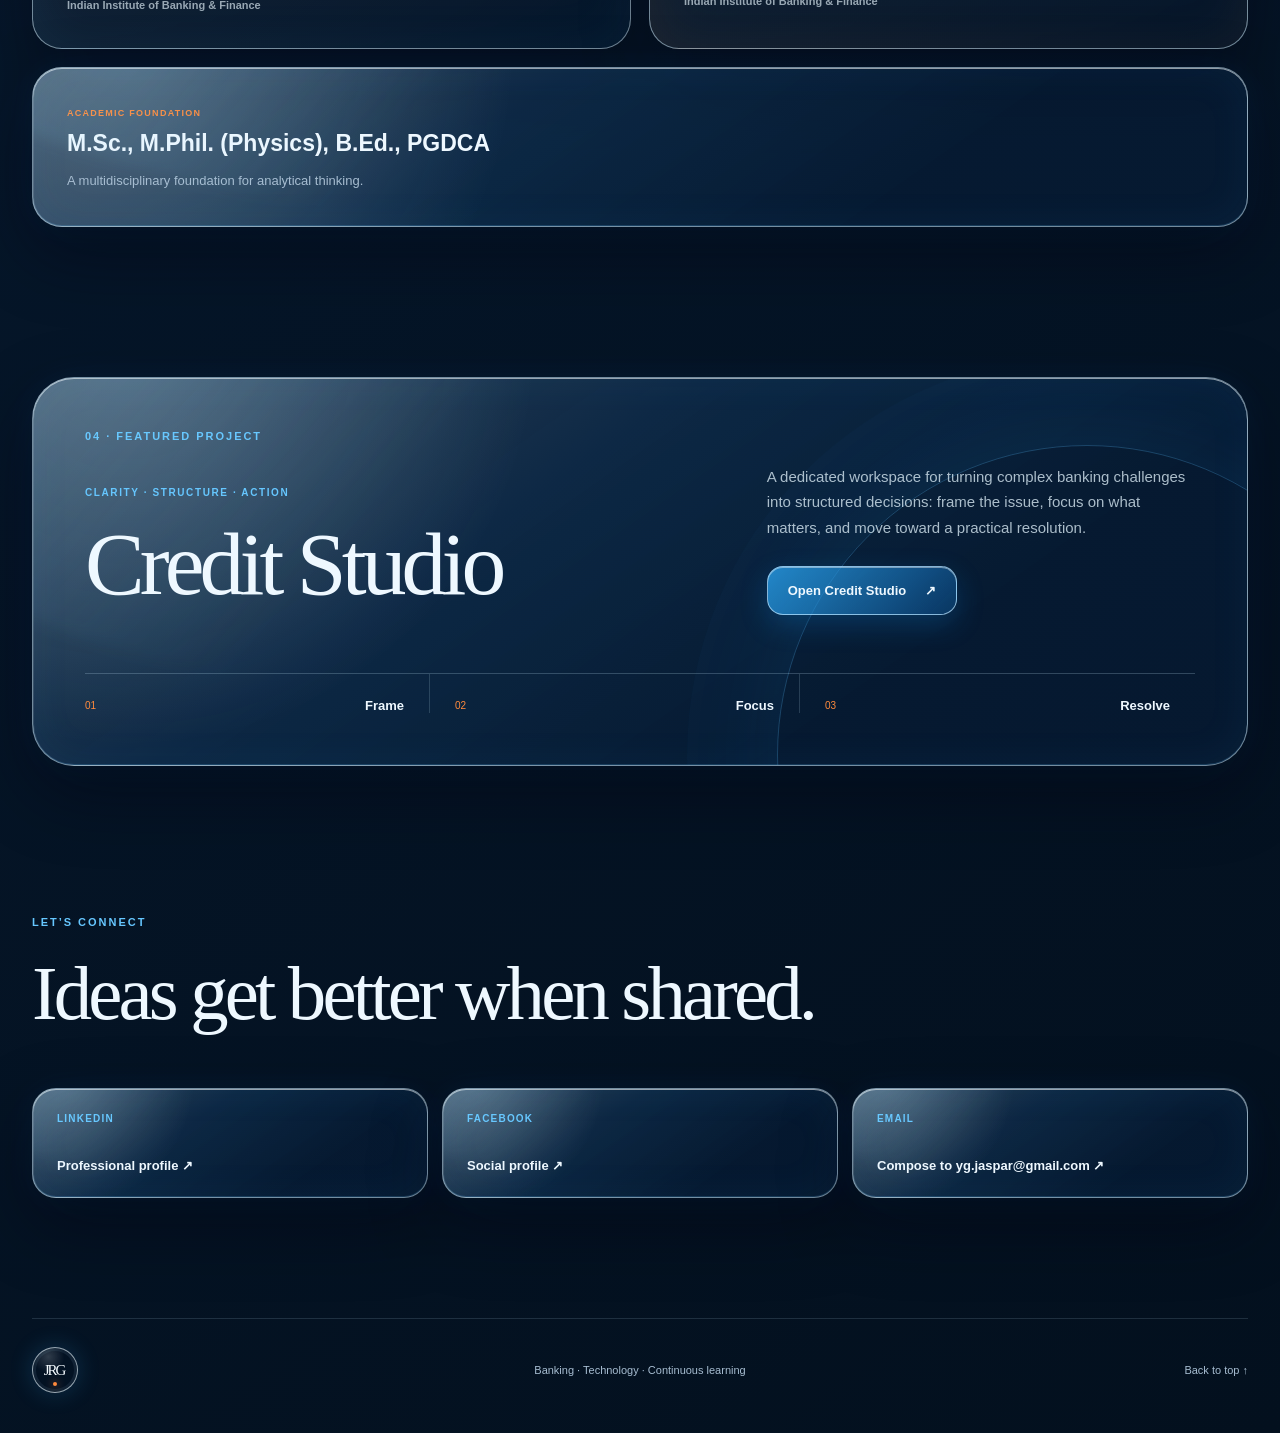
==== commit 82e3dd36: "Update International Banking certificate date to September 2026" ====
--- a/index.html
+++ b/index.html
@@ -170,7 +170,7 @@
               <li><small>02</small><strong>Treasury</strong></li>
               <li><small>03</small><strong>Accounting &amp; Audit</strong></li>
               <li><small>04</small><strong>Information Technology</strong></li>
-              <li class="domain-pending"><small>05</small><strong>International Banking</strong><em>Certificate expected August 2026</em></li>
+              <li class="domain-pending"><small>05</small><strong>International Banking</strong><em>Certificate expected September 2026</em></li>
             </ul>
             <p class="credential-issuer">Indian Institute of Banking &amp; Finance</p>
           </article>
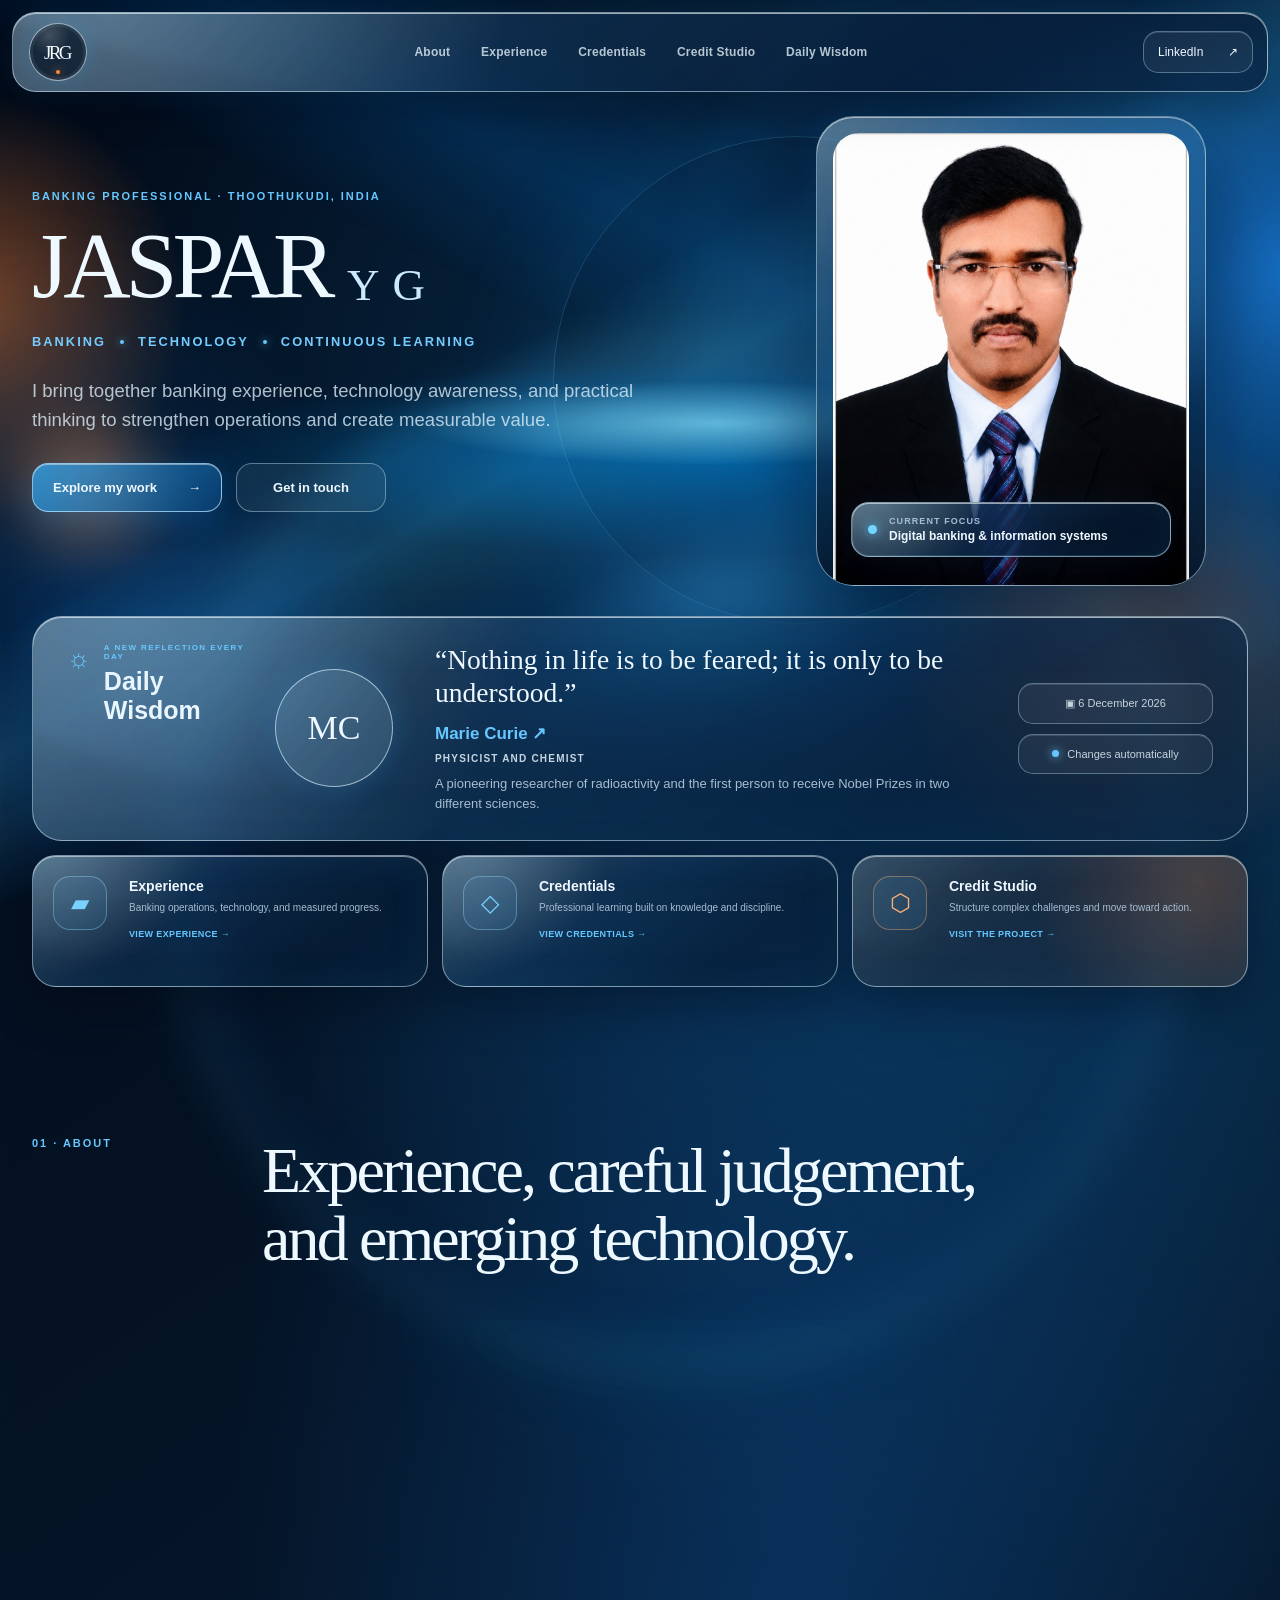
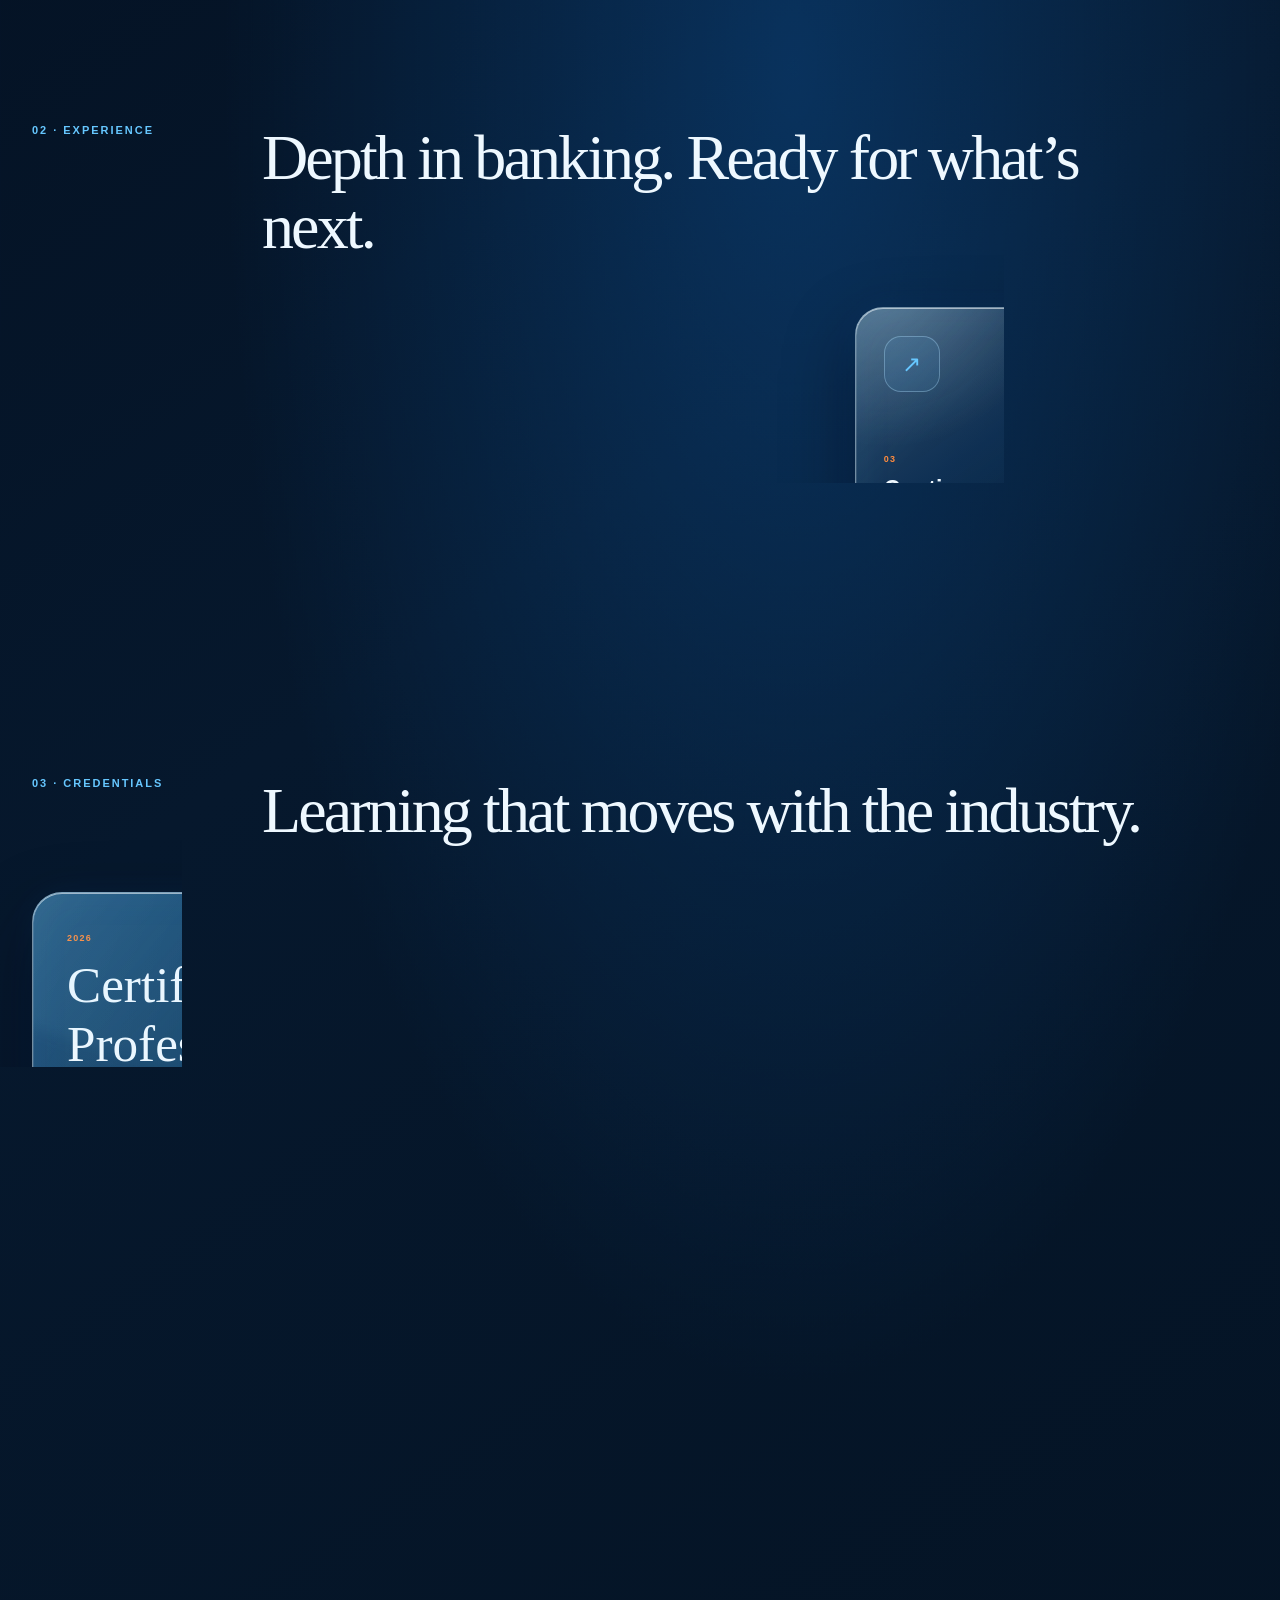
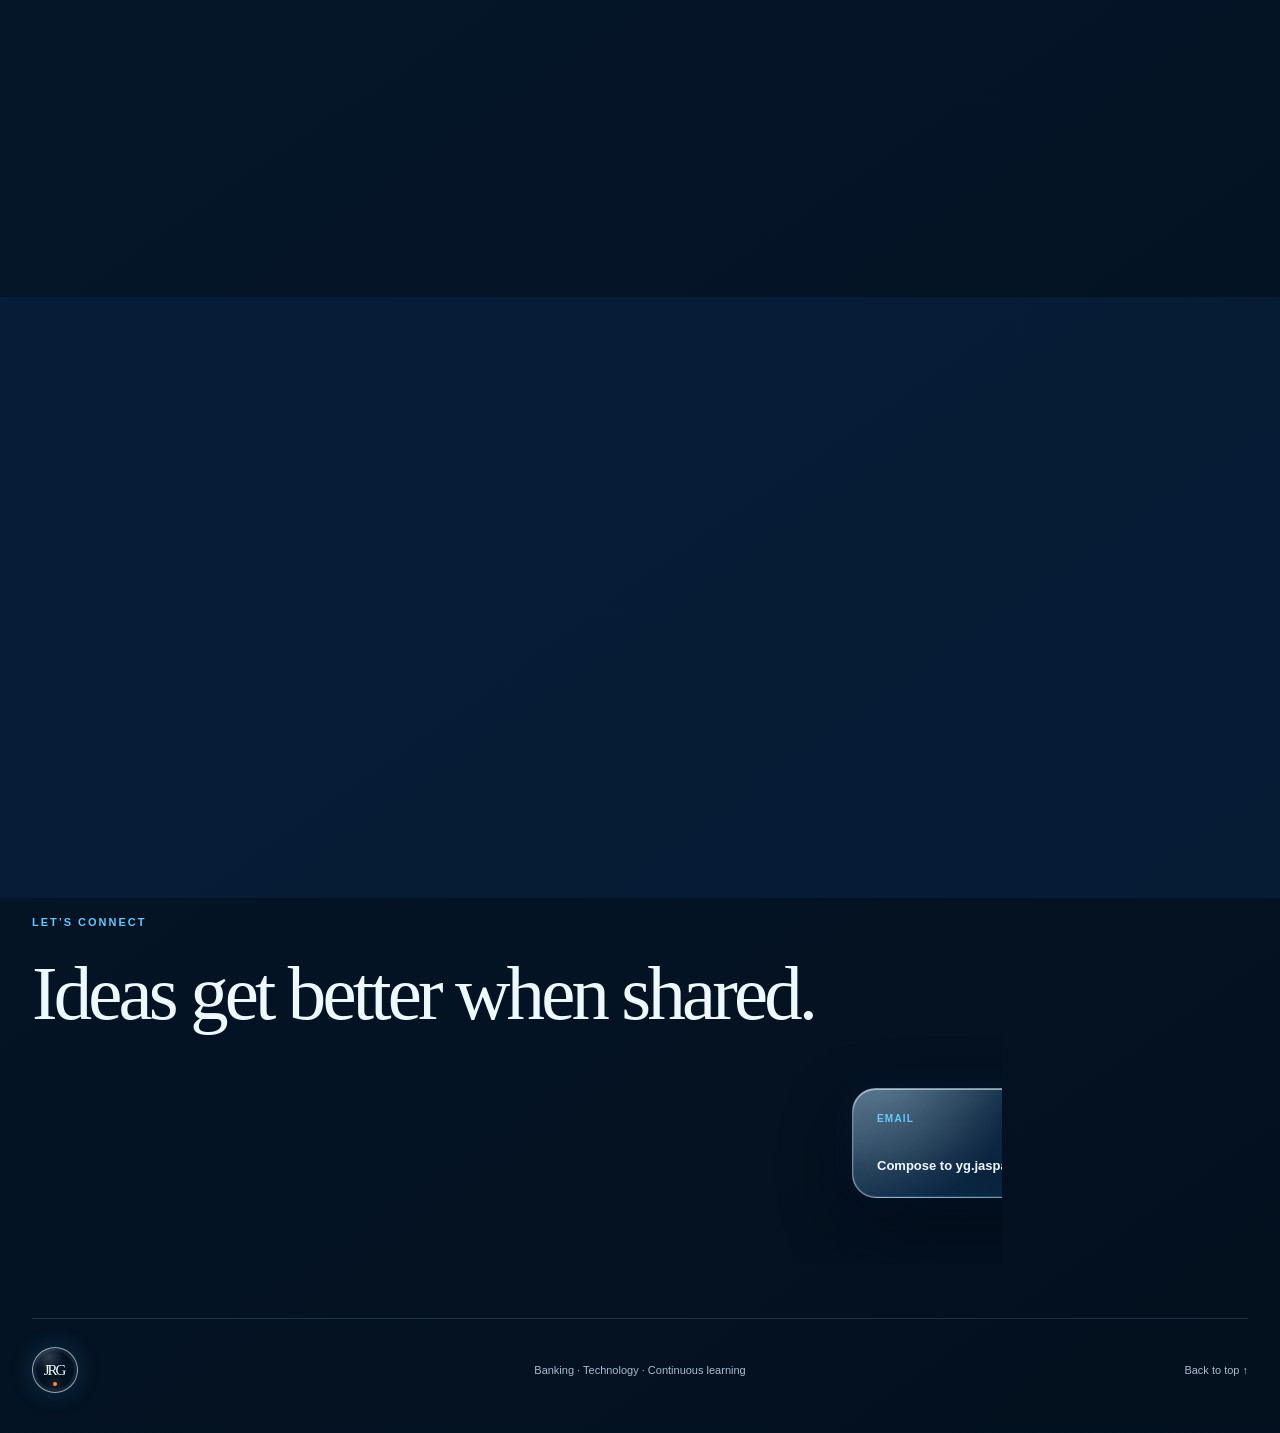
==== commit 461aaf6b: "Point preview image to main site, add canonical" ====
--- a/index.html
+++ b/index.html
@@ -8,9 +8,9 @@
     <meta property="og:title" content="Jaspar Y G — Banking Professional">
     <meta property="og:description" content="Experience. Judgement. Progress.">
     <meta property="og:type" content="website">
-    <meta property="og:image" content="https://jaspar-yg-portfolio-public.onrender.com/og.png">
+    <meta property="og:image" content="https://jaspar-yg.onrender.com/og.png">
     <meta name="twitter:card" content="summary_large_image">
-    <meta name="twitter:image" content="https://jaspar-yg-portfolio-public.onrender.com/og.png">
+    <meta name="twitter:image" content="https://jaspar-yg.onrender.com/og.png">
     <link rel="stylesheet" href="styles.css">
   </head>
   <body>
